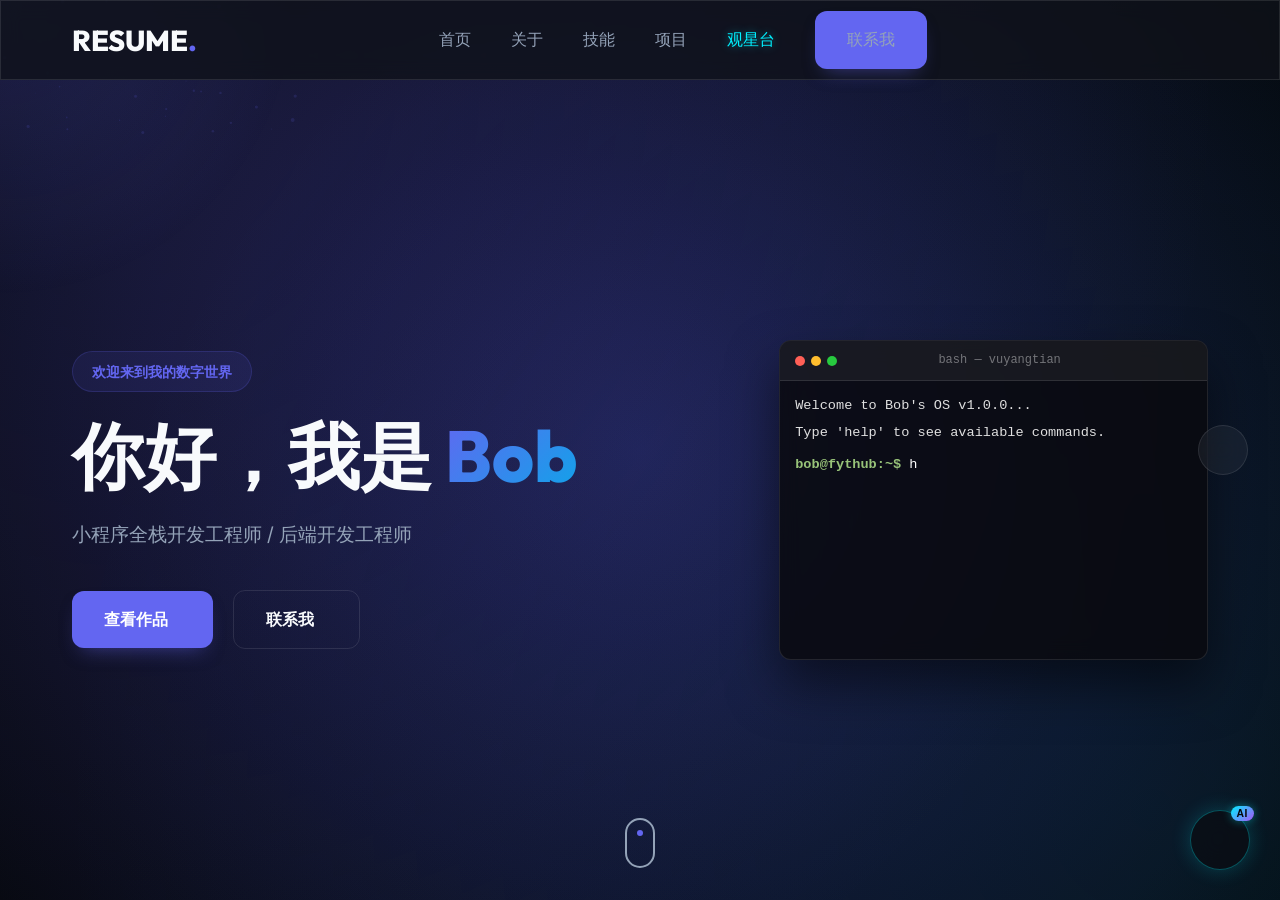
==== src/main/resources/static/index.html @ 532df589 "fix: 解决详情弹窗左侧容器高度塌陷导致图片未就绪时Loader隐身与白板的排版Bug" ====
<!DOCTYPE html>
<html lang="zh-CN">

<head>
    <meta charset="UTF-8">
    <meta name="viewport" content="width=device-width, initial-scale=1.0">
    <title>个人简历 | 伏杨天</title>
    <meta name="description" content="一个充满科技感、极致视觉冲击力的顶级个人简历网站。">

    <!-- 现代字体: Outfit & Inter -->
    <link rel="preconnect" href="https://fonts.googleapis.com">
    <link rel="preconnect" href="https://fonts.gstatic.com" crossorigin>
    <link
        href="https://fonts.googleapis.com/css2?family=Outfit:wght@300;400;600;800&family=Inter:wght@300;400;600&display=swap"
        rel="stylesheet">

    <!-- 智能双路图标库：首选国内高速源，加载失败自动无缝切回国外备用源 -->
    <link id="remixicon-cdn" href="https://lf26-cdn-tos.bytecdntp.com/cdn/expire-1-M/remixicon/4.2.0/remixicon.css"
        rel="stylesheet" onerror="fallbackRemixicon()">
    <script>
        function fallbackRemixicon() {
            console.warn("⚠️ [Remixicon CDN Fallback] 首选加速源加载失败，正在自动切回备用 CDN 镜像...");
            const link = document.getElementById('remixicon-cdn');
            if (link) {
                link.href = "https://cdn.jsdelivr.net/npm/remixicon@4.2.0/fonts/remixicon.css";
            }
        }
    </script>

    <!-- 核心样式 -->
    <link rel="stylesheet" href="css/style.css">

    <!-- 智能静默预加载 Showcase 页面 3D 地球的 CDN 贴图，利用 prefetch 机制避免 preload 几秒内不使用的警告，实现极速秒开 -->
    <link rel="prefetch" href="https://unpkg.com/three-globe/example/img/earth-blue-marble.jpg" crossorigin="anonymous">
    <!-- 智能静默预加载主屏 3D 地球所需的 3D 物理引擎 Three.js (0.160.0 高饱和色彩版) -->
    <link rel="prefetch" href="https://cdn.bootcdn.net/ajax/libs/three.js/0.160.0/three.min.js">
    <!-- 智能静默预加载芯片实验室所需的 0.128.0 CDN 依赖，确保进入芯片页面时无延迟秒开 -->
    <link rel="prefetch" href="https://cdn.bootcdn.net/ajax/libs/three.js/r128/three.min.js">
    <link rel="prefetch" href="https://cdn.jsdmirror.com/npm/three@0.128.0/examples/js/loaders/GLTFLoader.js">
    <link rel="prefetch" href="https://cdn.jsdmirror.com/npm/three@0.128.0/examples/js/controls/OrbitControls.js">
    <!-- 智能静默预加载 18MB 巨无霸芯片模型数据，实现芯片实验室跳转秒开 -->
    <link rel="prefetch" href="js/model_data.js" as="script">
    <!-- 智能静默预加载游戏音频 BGM 与核心特效音轨，保障音画零延迟同步 -->
    <link rel="prefetch" href="assets/bgm.mp3" as="audio">
    <link rel="prefetch" href="assets/audio/v1.mp3" as="audio">
    <!-- 智能静默预加载芯片实验室的演示视频，防止滑动至视频区域时出现短暂黑屏 -->
    <link rel="prefetch" href="assets/video/guanwangyans.mp4" as="video">
    <!-- 智能静默预加载项目详情大图，消除点击详情弹窗时的渲染卡顿 -->
    <link rel="prefetch" href="img/larou_demo.png" as="image">
    <link rel="prefetch" href="img/meishi_demo.png" as="image">

    <!-- 预留 Favicon -->
    <link rel="icon" href="assets/favicon.ico" type="image/x-icon">
</head>

<body>
    <!-- 成就系统容器 -->
    <div id="achievement-container"></div>
    <!-- 鼠标跟随光效 -->
    <div id="cursor-glow"></div>

    <!-- 全局背景 -->
    <div class="bg-gradient"></div>
    <div class="bg-overlay"></div>

    <!-- 左右导航箭头 -->
    <div id="slide-arrow-right" class="slide-btn">
        <div class="btn-inner">
            <span class="hint">我的空间</span>
            <i class="ri-arrow-right-s-line"></i>
        </div>
    </div>
    <div id="slide-arrow-left" class="slide-btn hidden">
        <div class="btn-inner">
            <i class="ri-arrow-left-s-line"></i>
            <span class="hint">返回简历</span>
        </div>
    </div>

    <!-- 主容器：控制水平滑动 -->
    <div id="app-container">
        <div id="page-slider">
            <!-- 页面 1: 简历主页 -->
            <div id="resume-page" class="page">
                <!-- 导航栏 -->
                <nav id="navbar" class="glass">
                    <div class="container">
                        <a href="#" class="logo">RESUME<span>.</span></a>
                        <ul class="nav-links">
                            <li><a href="#home">首页</a></li>
                            <li><a href="#about">关于</a></li>
                            <li><a href="#skills">技能</a></li>
                            <li><a href="#projects">项目</a></li>
                            <li><a href="lab.html"
                                    style="color: #00f0ff; text-shadow: 0 0 10px rgba(0, 240, 255, 0.4);"><i
                                        class="ri-planet-line"></i> 观星台</a></li>
                            <li><a href="#contact" class="btn-primary">联系我</a></li>
                        </ul>
                        <div class="nav-actions">
                            <div class="menu-btn" id="menu-btn">
                                <i class="ri-menu-line"></i>
                                <div class="dropdown-menu" id="dropdown-menu">
                                    <div class="dropdown-item" id="view-achievements">
                                        <i class="ri-medal-line"></i> 访客成就
                                    </div>
                                    <a href="lab.html" class="dropdown-item"><i class="ri-planet-line"></i> 观星台</a>
                                    <a href="chip_test.html" class="dropdown-item" style="color: #00fff9;"><i
                                            class="ri-cpu-line"></i> 芯片实验室</a>
                                    <div class="dropdown-divider"></div>
                                    <a href="chip_model.html" class="dropdown-item" style="color: #a855f7;"><i
                                            class="ri-instance-line"></i> 3D 芯片体验舱</a>
                                    <div class="dropdown-divider"></div>
                                    <div class="dropdown-header submenu-trigger" id="submenu-trigger" style="padding: 0.5rem 1rem; font-size: 0.72rem; color: var(--primary); opacity: 0.85; letter-spacing: 1px; font-weight: 800; text-transform: uppercase; display: flex; justify-content: space-between; align-items: center; cursor: pointer;">
                                         <span>简历多重宇宙 // STYLES</span>
                                         <i class="ri-arrow-down-s-line submenu-arrow" style="transition: transform 0.3s ease; font-size: 0.8rem;"></i>
                                     </div>
                                     <div class="submenu-wrapper" id="submenu-wrapper">
                                         <a href="bento.html" class="dropdown-item"><i class="ri-layout-grid-line"></i> Bento 撞色版</a>
                                         <a href="pixel.html" class="dropdown-item"><i class="ri-gamepad-line"></i> 像素 RPG 冒险版</a>
                                         <a href="poster.html" class="dropdown-item"><i class="ri-artboard-line"></i> 赛博海报版</a>
                                         <a href="elegant.html" class="dropdown-item"><i class="ri-quill-pen-line"></i> 极简雅致版</a>
                                         <a href="world.html" class="dropdown-item"><i class="ri-globe-line"></i> 3D 简历世界</a>
                                         <a href="minimal.html" class="dropdown-item"><i class="ri-pages-line"></i> 科幻平行世界</a>
                                     </div>
                                    <div class="dropdown-divider"></div>
                                    <a href="#home" class="dropdown-item mobile-only">首页</a>
                                    <a href="#about" class="dropdown-item mobile-only">关于</a>
                                    <a href="#skills" class="dropdown-item mobile-only">技能</a>
                                    <a href="#projects" class="dropdown-item mobile-only">项目</a>
                                </div>
                            </div>
                        </div>
                    </div>
                </nav>



                <main>
                    <!-- Hero Section -->
                    <section id="home" class="hero">
                        <div class="container" id="hero-container">
                            <!-- 由 main.js 渲染 -->
                        </div>
                        <div class="scroll-indicator">
                            <div class="mouse"></div>
                        </div>
                    </section>

                    <!-- About Section -->
                    <section id="about" class="section">
                        <div class="container">
                            <div class="section-title">
                                <h2>关于我<span>.</span></h2>
                                <div class="line"></div>
                            </div>
                            <div class="about-grid" id="about-container">
                                <!-- 由 main.js 渲染 -->
                            </div>
                        </div>
                    </section>

                    <!-- Skills Section -->
                    <section id="skills" class="section">
                        <div class="container">
                            <div class="section-title">
                                <h2>核心技能<span>.</span></h2>
                                <div class="line"></div>
                            </div>
                            <div class="skills-grid" id="skills-container">
                                <!-- 由 main.js 渲染 -->
                            </div>
                        </div>
                    </section>

                    <!-- Projects Section -->
                    <section id="projects" class="section">
                        <div class="container">
                            <div class="section-title">
                                <h2>精选作品<span>.</span></h2>
                                <div class="line"></div>
                            </div>
                            <div class="projects-grid" id="projects-container">
                                <!-- 由 main.js 渲染 -->
                            </div>
                        </div>
                    </section>

                    <!-- Contact Section -->
                    <section id="contact" class="section">
                        <div class="container" id="contact-container">
                            <!-- 由 main.js 渲染 -->
                        </div>
                    </section>
                </main>

                <footer class="glass">
                    <div class="container">
                        <p>&copy; 2026 Bob. Built with ❤️ and Antigravity.</p>
                    </div>
                </footer>
            </div>

            <!-- 页面 2: 炫技展示页 -->
            <div id="showcase-page" class="page">
                <div class="showcase-wrapper">
                    <!-- 动态地球英雄区 (门面) -->
                    <div id="earth-container" class="galaxy-container">
                        <div class="showcase-header">
                            <h2 class="text-gradient">ORBIT // 地球同步轨道</h2>
                            <p class="subtitle">数字化世界的实时投影</p>
                        </div>
                        <!-- Canvas 将由 JS 动态注入 -->
                    </div>

                    <!-- 内容区 (下滑可见) -->
                    <div class="container" style="padding-top: 60px; padding-bottom: 60px;">
                        <div id="showcase-gallery" class="showcase-gallery">
                            <!-- 由 JS 渲染 -->
                        </div>

                        <!-- 技术栈滚动长廊 (无尽滚动) -->
                        <div class="tech-marquee-section">
                            <div class="tech-marquee-container">
                                <!-- 第一组 -->
                                <div class="tech-marquee-item"><i class="ri-code-s-slash-line"></i> <span>JAVA 21</span>
                                </div>
                                <div class="tech-marquee-item"><i class="ri-vuejs-line"></i> <span>VUE.JS 3</span></div>
                                <div class="tech-marquee-item"><i class="ri-leaf-line"></i> <span>SPRING BOOT</span>
                                </div>
                                <div class="tech-marquee-item"><i class="ri-database-2-line"></i> <span>REDIS</span>
                                </div>
                                <div class="tech-marquee-item"><i class="ri-fire-line"></i> <span>MYBATIS-PLUS</span>
                                </div>
                                <div class="tech-marquee-item"><i class="ri-html5-line"></i> <span>HTML5 / CSS3</span>
                                </div>
                                <div class="tech-marquee-item"><i class="ri-javascript-line"></i> <span>JS (ES6+)</span>
                                </div>
                                <div class="tech-marquee-item"><i class="ri-robot-line"></i> <span>AIGC ENHANCED</span>
                                </div>
                                <div class="tech-marquee-item"><i class="ri-terminal-window-line"></i> <span>LINUX /
                                        SHELL</span></div>
                                <div class="tech-marquee-item"><i class="ri-bubble-chart-line"></i>
                                    <span>THREE.JS</span></div>
                                <div class="tech-marquee-item"><i class="ri-smartphone-line"></i> <span>UNI-APP</span>
                                </div>
                                <div class="tech-marquee-item"><i class="ri-shield-user-line"></i> <span>AOP
                                        INTERCEPT</span></div>
                                <!-- 第二组 (镜像，用于无缝滚动) -->
                                <div class="tech-marquee-item"><i class="ri-code-s-slash-line"></i> <span>JAVA 21</span>
                                </div>
                                <div class="tech-marquee-item"><i class="ri-vuejs-line"></i> <span>VUE.JS 3</span></div>
                                <div class="tech-marquee-item"><i class="ri-leaf-line"></i> <span>SPRING BOOT</span>
                                </div>
                                <div class="tech-marquee-item"><i class="ri-database-2-line"></i> <span>REDIS</span>
                                </div>
                                <div class="tech-marquee-item"><i class="ri-fire-line"></i> <span>MYBATIS-PLUS</span>
                                </div>
                                <div class="tech-marquee-item"><i class="ri-html5-line"></i> <span>HTML5 / CSS3</span>
                                </div>
                                <div class="tech-marquee-item"><i class="ri-javascript-line"></i> <span>JS (ES6+)</span>
                                </div>
                                <div class="tech-marquee-item"><i class="ri-robot-line"></i> <span>AIGC ENHANCED</span>
                                </div>
                                <div class="tech-marquee-item"><i class="ri-terminal-window-line"></i> <span>LINUX /
                                        SHELL</span></div>
                                <div class="tech-marquee-item"><i class="ri-bubble-chart-line"></i>
                                    <span>THREE.JS</span></div>
                                <div class="tech-marquee-item"><i class="ri-smartphone-line"></i> <span>UNI-APP</span>
                                </div>
                                <div class="tech-marquee-item"><i class="ri-shield-user-line"></i> <span>AOP
                                        INTERCEPT</span></div>
                            </div>
                        </div>

                        <!-- 游戏区域：星际防线 -->
                        <div id="game-section" class="game-container">
                            <div class="game-header">
                                <div class="game-title">DEFEND THE CORE // 代码保卫战</div>
                                <div class="game-stats">
                                    <span id="game-score">SCORE: 0000</span>
                                    <button id="settings-game-btn" class="btn-settings" title="GAME SETTINGS"><i
                                            class="ri-settings-3-line"></i></button>
                                    <button id="fullscreen-game-btn" class="btn-fullscreen" title="TOGGLE FULLSCREEN"><i
                                            class="ri-fullscreen-line"></i></button>
                                    <button id="quit-game-btn" class="btn-quit" title="TERMINATE SYSTEM">QUIT</button>
                                </div>
                            </div>
                            <!-- 移动至此，独立于 header -->
                            <div id="game-health" class="health-matrix">
                                <div class="shield-bars">
                                    <div class="bar shield"></div>
                                    <div class="bar shield"></div>
                                    <div class="bar shield"></div>
                                </div>
                                <div class="hull-bars">
                                    <div class="bar hull"></div>
                                    <div class="bar hull"></div>
                                </div>
                            </div>
                            <canvas id="game-canvas"></canvas>

                            <!-- 赛博设置控制台 (磨砂玻璃面板) -->
                            <div id="game-settings-menu" class="game-settings-menu hidden">
                                <div class="settings-content">
                                    <h3 class="settings-title">SYSTEM CONFIG // 系统设定</h3>
                                    <div class="settings-list">
                                        <div class="setting-item">
                                            <span class="setting-label"><i class="ri-focus-3-line"></i> 自动开火 (Auto
                                                Fire)</span>
                                            <label class="cyber-switch">
                                                <input type="checkbox" id="settings-autofire">
                                                <span class="switch-slider"></span>
                                            </label>
                                        </div>
                                        <div class="setting-item">
                                            <span class="setting-label"><i class="ri-music-2-line"></i> 背景音乐 (Music
                                                BGM)</span>
                                            <label class="cyber-switch">
                                                <input type="checkbox" id="settings-music">
                                                <span class="switch-slider"></span>
                                            </label>
                                        </div>
                                    </div>
                                    <button id="close-settings-btn" class="btn-settings-confirm">APPLY CONFIG</button>
                                </div>
                            </div>

                            <div id="game-overlay" class="game-overlay">
                                <div class="overlay-content">
                                    <h2 class="glitch" data-text="SYSTEM BREACH">SYSTEM BREACH</h2>
                                    <p>清除所有入侵的 BUG，保卫你的代码库</p>
                                    <button id="start-game-btn" class="btn-game">INITIALIZE DEFENSE</button>
                                    <div class="controls-hint">
                                        <span>[MOVE] 移动</span>
                                        <span>[TAP/CLICK] 发射脉冲</span>
                                    </div>
                                </div>
                            </div>
                        </div>
                    </div>
                </div>
            </div>
        </div>
    </div>

    <!-- Toast 系统 -->
    <div id="toast" class="toast">复制成功！</div>

    <!-- 微信二维码弹窗 -->
    <div id="wechat-modal" class="modal-overlay">
        <div class="modal-content">
            <h3 style="margin-bottom: 1.5rem; color: var(--text-main);">扫码添加微信</h3>
            <img src="img/wechat-qr.jpg" id="qr-img" class="qr-image" alt="微信二维码">
            <p style="color: var(--text-muted); font-size: 0.9rem;">添加时请备注：来自个人简历</p>
            <div class="close-modal" id="close-modal-btn">[ 点击关闭 ]</div>
        </div>
    </div>

    <!-- 成就中心 Modal (移至此处以脱离 transform 容器) -->
    <div id="achievement-modal" class="modal-overlay">
        <div class="modal-content achievement-modal-content">
            <div class="modal-header">
                <h2><i class="ri-trophy-line"></i> 访客成就中心</h2>
                <button class="modal-close" id="close-achievement-modal">&times;</button>
            </div>
            <div class="modal-body">
                <div class="achievement-grid" id="achievement-grid">
                    <!-- 由 JS 渲染 -->
                </div>
            </div>
            <div class="modal-footer">
                <p class="status-hint">已解锁 <span id="unlocked-count">0</span> / <span id="total-count">0</span></p>
            </div>
        </div>
    </div>

    <!-- 项目详情弹窗 Modal -->
    <div id="project-detail-modal" class="modal-overlay">
        <div class="modal-content project-detail-content glass">
            <button class="modal-close" id="close-project-modal">&times;</button>
            <div class="project-detail-body">
                <div class="project-detail-left">
                    <div class="project-detail-loader" id="project-detail-loader">
                        <div class="spinner-dot"></div>
                        <div class="spinner-dot"></div>
                        <div class="spinner-dot"></div>
                    </div>
                    <div class="project-detail-img-wrapper">
                        <img src="" id="project-detail-img" alt="项目效果图" class="loading">
                    </div>
                </div>
                <div class="project-detail-right">
                    <h2 id="project-detail-title" class="text-gradient">项目名称</h2>
                    <div class="project-detail-desc" id="project-detail-desc">
                        项目详细描述
                    </div>
                    <div class="project-detail-highlights-wrapper">
                        <h4><i class="ri-flashlight-line" style="color: var(--primary);"></i> 核心技术突破 // HIGHLIGHTS</h4>
                        <ul class="project-detail-highlights" id="project-detail-highlights">
                            <!-- 由 JS 渲染 -->
                        </ul>
                    </div>
                </div>
            </div>
        </div>
    </div>

    <!-- AI 助手悬浮窗 -->
    <div id="ai-chat-widget" class="ai-widget">
        <!-- 圆形触发按钮 -->
        <button id="ai-chat-trigger" title="召唤 AI 助手">
            <i class="ri-robot-2-line"></i>
            <span class="ai-badge">AI</span>
        </button>

        <!-- 对话面板 -->
        <div id="ai-chat-panel" class="hidden">
            <div class="ai-panel-header">
                <div class="ai-title">
                    <i class="ri-robot-2-line"></i>
                    <div>
                        <h4>AI 助手</h4>
                        <span>在线中</span>
                    </div>
                </div>
                <button id="ai-chat-close" title="收起面板">&times;</button>
            </div>

            <div id="ai-chat-messages" class="ai-panel-body">
                <div class="ai-msg bot">
                    <div class="msg-content">你好，老板！我是你的 AI 助手。你可以问我关于伏杨天（Bob）的简历细节、核心技能，或者让我现场敲一段代码，我都十分乐意效劳！</div>
                    <div class="msg-time">刚刚</div>
                </div>
            </div>

            <div class="ai-panel-footer">
                <textarea id="ai-chat-input" placeholder="输入你想问的问题..." rows="1"></textarea>
                <button id="ai-chat-send" title="发送 (Enter)"><i class="ri-send-plane-2-line"></i></button>
            </div>
        </div>
    </div>

    <!-- 核心逻辑 -->
    <script src="js/data.js"></script>
    <script src="js/main.js"></script>
    <script src="js/ai_chat.js"></script>
</body>

</html>
---- src/main/resources/static/css/style.css ----
/* 
    Design System: Cyber Premium
    Colors: Deep Purple, Ocean Blue, Neon Glow
*/

:root {
    --bg-dark: #05070a;
    --bg-card: rgba(15, 18, 25, 0.7);
    --primary: #6366f1;
    --primary-glow: rgba(99, 102, 241, 0.5);
    --secondary: #0ea5e9;
    --text-main: #f8fafc;
    --text-muted: #94a3b8;
    --glass-border: rgba(255, 255, 255, 0.1);
    --accent: #f43f5e;

    --font-heading: 'Outfit', sans-serif;
    --font-body: 'Inter', sans-serif;

    --transition: all 0.4s cubic-bezier(0.4, 0, 0.2, 1);
}

/* Reset & Base */
* {
    margin: 0;
    padding: 0;
    box-sizing: border-box;
}

html,
body {
    width: 100%;
    height: 100%;
    overflow: hidden;
    background-color: #000;
}

body {
    color: var(--text-main);
    font-family: var(--font-body);
    line-height: 1.6;
}

.container {
    max-width: 1200px;
    margin: 0 auto;
    padding: 0 2rem;
    position: relative;
    width: 100%;
}

#app-container {
    width: 100vw;
    height: 100vh;
    overflow: hidden;
    position: relative;
    z-index: 5;
    /* 内容层 */
}

#page-slider {
    display: flex;
    width: 200vw;
    height: 100vh;
    transition: transform 1s cubic-bezier(0.7, 0, 0.3, 1);
    background: transparent;
    will-change: transform;
    /* 开启 GPU 加速 */
}

.page {
    width: 100vw;
    height: 100vh;
    overflow-y: auto;
    overflow-x: hidden;
    position: relative;
    background: transparent;
}

/* 隐藏滚动条但保留功能 (Chrome/Safari) */
.page::-webkit-scrollbar {
    width: 6px;
}

.page::-webkit-scrollbar-thumb {
    background: rgba(99, 102, 241, 0.2);
    border-radius: 10px;
}

/* Slide Buttons */
.slide-btn {
    position: fixed;
    top: 50%;
    transform: translateY(-50%);
    z-index: 2000;
    cursor: pointer;
    transition: var(--transition);
    width: fit-content;
    /* 核心修复：防止容器撑满全屏遮挡交互 */
}

#slide-arrow-right {
    right: 2rem;
}

#slide-arrow-left {
    left: 2rem;
}

.btn-inner {
    display: flex;
    align-items: center;
    justify-content: center;
    width: 50px;
    height: 50px;
    background: rgba(255, 255, 255, 0.05);
    backdrop-filter: blur(12px);
    border: 1px solid var(--glass-border);
    border-radius: 50%;
    color: var(--text-main);
    transition: width 0.5s cubic-bezier(0.175, 0.885, 0.32, 1.275), background 0.3s;
    overflow: hidden;
    position: relative;
    padding: 0;
}

.slide-btn:hover .btn-inner {
    width: 140px;
    border-radius: 100px;
    background: var(--primary);
    border-color: var(--primary);
    box-shadow: 0 0 20px var(--primary-glow);
}

.slide-btn .hint {
    font-size: 0.75rem;
    font-weight: 600;
    opacity: 0;
    position: absolute;
    white-space: nowrap;
    transition: var(--transition);
    pointer-events: none;
}

#slide-arrow-right .hint {
    right: 45px;
}

#slide-arrow-left .hint {
    left: 45px;
}

.slide-btn:hover .hint {
    opacity: 1;
}

.slide-btn i {
    font-size: 1.5rem;
}

.hidden {
    opacity: 0 !important;
    pointer-events: none !important;
    visibility: hidden;
}

/* Showcase Page Styling */
#showcase-page {
    display: flex;
    align-items: flex-start;
    /* 关键修复：从 center 改为 flex-start，防止内容在手机端被推离视口 */
    justify-content: center;
    background: radial-gradient(circle at 70% 30%, #1e1b4b 0%, #05070a 100%);
}

#trail-canvas {
    position: absolute;
    top: 0;
    left: 0;
    width: 100%;
    height: 100%;
    pointer-events: none;
    z-index: 1;
    /* 位于 wrapper 内容之下，背景之上 */
}

.coming-soon {
    text-align: center;
}

.coming-soon h2 {
    font-size: 4rem;
    font-family: var(--font-heading);
    margin-bottom: 1.5rem;
}

.loading-bar {
    width: 300px;
    height: 4px;
    background: rgba(255, 255, 255, 0.1);
    margin: 2rem auto;
    border-radius: 10px;
    overflow: hidden;
}

.loading-progress {
    width: 60%;
    height: 100%;
    background: var(--primary);
    animation: loading 2s ease-in-out infinite alternate;
}

@keyframes loading {
    from {
        transform: translateX(-100%);
    }

    to {
        transform: translateX(100%);
    }
}

/* Cursor Glow Effect */
#cursor-glow {
    position: fixed;
    top: 0;
    left: 0;
    width: 600px;
    height: 600px;
    background: radial-gradient(circle, rgba(99, 102, 241, 0.15) 0%, transparent 70%);
    border-radius: 50%;
    pointer-events: none;
    z-index: 2;
    will-change: transform;
    transition: width 0.3s, height 0.3s;
}

#cursor-glow.glow-expand {
    width: 800px;
    height: 800px;
}

/* Background Magic */
.bg-gradient {
    position: fixed;
    top: 0;
    left: 0;
    width: 100%;
    height: 100%;
    background: radial-gradient(circle at 50% 50%, #1e1b4b 0%, #05070a 100%);
    z-index: 1;
    /* 最底层 */
}

.bg-gradient::after {
    content: '';
    position: absolute;
    top: -50%;
    left: -50%;
    width: 200%;
    height: 200%;
    background: radial-gradient(circle at 30% 30%, rgba(99, 102, 241, 0.15) 0%, transparent 50%),
        radial-gradient(circle at 70% 70%, rgba(14, 165, 233, 0.1) 0%, transparent 50%);
    animation: pulse 15s ease-in-out infinite alternate;
    /* 改为呼吸动画 */
    z-index: -1;
    will-change: transform;
}

@keyframes pulse {
    from {
        transform: scale(1);
    }

    to {
        transform: scale(1.1);
    }
}

/* Glassmorphism Utility - 性能优化版 */
.glass {
    background: rgba(15, 18, 25, 0.95);
    /* 提高不透明度，移除模糊，彻底解放 GPU */
    border: 1px solid var(--glass-border);
    backdrop-filter: none;
    -webkit-backdrop-filter: none;
}

/* 仅在导航栏保留毛玻璃效果，作为视觉核心 */
#navbar.glass {
    background: rgba(15, 18, 25, 0.8);
    backdrop-filter: blur(10px);
    -webkit-backdrop-filter: blur(10px);
}

/* Navbar */
nav {
    position: sticky;
    /* 关键：相对于 .page 滚动容器固定 */
    top: 0;
    left: 0;
    width: 100%;
    height: 80px;
    z-index: 1000;
    display: flex;
    align-items: center;
    transition: var(--transition);
    margin-bottom: -80px;
    /* 让出高度，不占位 */
}

nav .container {
    display: flex;
    justify-content: space-between;
    align-items: center;
    width: 100%;
}

.logo {
    font-family: var(--font-heading);
    font-size: 1.8rem;
    font-weight: 800;
    text-decoration: none;
    color: var(--text-main);
}

.logo span {
    color: var(--primary);
}

.nav-links {
    display: flex;
    list-style: none;
    gap: 2.5rem;
    align-items: center;
}

.nav-links a {
    text-decoration: none;
    color: var(--text-muted);
    font-weight: 500;
    transition: var(--transition);
}

.nav-links a:hover {
    color: var(--primary);
}

/* Hero Section */
.hero {
    min-height: 100vh;
    display: flex;
    align-items: center;
    padding-top: 100px;
    /* 增加顶部间距给导航栏 */
    position: relative;
}

.hero .container {
    display: grid;
    grid-template-columns: 1.2fr 0.8fr;
    gap: 4rem;
    align-items: center;
}

.badge {
    display: inline-block;
    padding: 0.5rem 1.2rem;
    background: rgba(99, 102, 241, 0.1);
    border: 1px solid rgba(99, 102, 241, 0.2);
    border-radius: 100px;
    color: var(--primary);
    font-size: 0.9rem;
    font-weight: 600;
    margin-bottom: 1.5rem;
}

h1 {
    font-family: var(--font-heading);
    font-size: 4.5rem;
    line-height: 1.1;
    font-weight: 800;
    margin-bottom: 1.5rem;
}

.text-gradient {
    background: linear-gradient(135deg, var(--primary) 0%, var(--secondary) 100%);
    -webkit-background-clip: text;
    background-clip: text;
    -webkit-text-fill-color: transparent;
}

.lead {
    font-size: 1.2rem;
    color: var(--text-muted);
    margin-bottom: 2.5rem;
    max-width: 600px;
}

/* Buttons */
.btn-primary {
    display: inline-flex;
    align-items: center;
    gap: 0.8rem;
    padding: 1rem 2rem;
    background: var(--primary);
    color: white;
    text-decoration: none;
    border-radius: 12px;
    font-weight: 600;
    transition: var(--transition);
    box-shadow: 0 10px 20px -10px var(--primary-glow);
}

.btn-primary:hover {
    transform: translateY(-3px);
    box-shadow: 0 20px 30px -10px var(--primary-glow);
}

.btn-secondary {
    display: inline-flex;
    align-items: center;
    gap: 0.8rem;
    padding: 1rem 2rem;
    background: transparent;
    border: 1px solid var(--glass-border);
    color: var(--text-main);
    text-decoration: none;
    border-radius: 12px;
    font-weight: 600;
    transition: var(--transition);
    margin-left: 1rem;
}

.btn-secondary:hover {
    background: rgba(255, 255, 255, 0.05);
    border-color: var(--text-main);
}

/* Hero Visual Card */
.visual-card {
    position: relative;
    padding: 2.5rem;
    border-radius: 24px;
    transform: rotate3d(1, 1, 1, 5deg);
    transition: var(--transition);
}

.visual-card:hover {
    transform: rotate3d(0, 0, 0, 0deg) scale(1.05);
}

.visual-card code {
    font-family: 'Consolas', monospace;
    font-size: 0.9rem;
}

/* Terminal Styles */
.terminal-card {
    width: 100%;
    max-width: 500px;
    height: 320px;
    background: rgba(10, 10, 15, 0.85);
    border: 1px solid rgba(255, 255, 255, 0.1);
    border-radius: 12px;
    overflow: hidden;
    display: flex;
    flex-direction: column;
    box-shadow: 0 25px 50px rgba(0, 0, 0, 0.5);
    font-family: 'Fira Code', 'Courier New', monospace;
    position: relative;
    backdrop-filter: blur(10px);
}

.terminal-header {
    background: rgba(255, 255, 255, 0.05);
    padding: 10px 15px;
    display: flex;
    align-items: center;
    border-bottom: 1px solid rgba(255, 255, 255, 0.1);
}

.terminal-dots {
    display: flex;
    gap: 6px;
}

.dot {
    width: 10px;
    height: 10px;
    border-radius: 50%;
}

.dot.red {
    background: #ff5f56;
}

.dot.yellow {
    background: #ffbd2e;
}

.dot.green {
    background: #27c93f;
}

.terminal-title {
    flex-grow: 1;
    text-align: center;
    font-size: 0.75rem;
    color: rgba(255, 255, 255, 0.4);
    margin-right: 30px;
}

.terminal-body {
    flex-grow: 1;
    padding: 15px;
    overflow-y: auto;
    font-size: 0.85rem;
    color: #e0e0e0;
    scrollbar-width: none;
    display: flex;
    flex-direction: column;
}

.terminal-body::-webkit-scrollbar {
    display: none;
}

.terminal-line {
    margin-bottom: 6px;
    line-height: 1.5;
    word-break: break-all;
}

.command-output {
    color: #61afef;
    opacity: 0.9;
    margin-left: 5px;
}

.error {
    color: #e06c75;
    margin-left: 5px;
}

.input-area {
    display: flex;
    align-items: center;
    gap: 8px;
    margin-top: 5px;
}

.prompt {
    color: #98c379;
    font-weight: bold;
}

.terminal-input {
    background: transparent !important;
    border: none !important;
    color: #fff !important;
    font-family: inherit;
    font-size: inherit;
    outline: none !important;
    flex-grow: 1;
    padding: 0;
}

.c-1 {
    color: #c678dd;
}

/* const */
.c-2 {
    color: #e5c07b;
}

/* var name */
.c-3 {
    color: #61afef;
}

/* property */
.c-4 {
    color: #98c379;
}

/* string */

/* Scroll Indicator */
.scroll-indicator {
    position: absolute;
    bottom: 2rem;
    left: 50%;
    transform: translateX(-50%);
    transition: opacity 0.5s ease, visibility 0.5s ease;
    z-index: 10;
}

.scroll-indicator.hidden {
    opacity: 0;
    visibility: hidden;
}

.mouse {
    width: 30px;
    height: 50px;
    border: 2px solid var(--text-muted);
    border-radius: 20px;
    position: relative;
}

.mouse::before {
    content: '';
    position: absolute;
    top: 10px;
    left: 50%;
    transform: translateX(-50%);
    width: 6px;
    height: 6px;
    background: var(--primary);
    border-radius: 50%;
    animation: scroll 2s infinite;
}

@keyframes scroll {
    0% {
        opacity: 1;
        transform: translate(-50%, 0);
    }

    100% {
        opacity: 0;
        transform: translate(-50%, 20px);
    }
}

/* Sections */
.section {
    padding: 100px 0;
}

.section-title h2 {
    font-family: var(--font-heading);
    font-size: 2.5rem;
    font-weight: 800;
}

.section-title span {
    color: var(--primary);
}

.section-title .line {
    width: 80px;
    height: 4px;
    background: var(--primary);
    margin-top: 1rem;
    border-radius: 2px;
}

/* About Section */
.about-grid {
    display: grid;
    grid-template-columns: 1fr 1fr;
    gap: 4rem;
    margin-top: 3rem;
}

.personal-info {
    margin-top: 2rem;
    display: grid;
    gap: 1rem;
}

.info-item {
    display: flex;
    align-items: center;
    gap: 1rem;
    color: var(--text-muted);
}

.info-item i {
    color: var(--primary);
    font-size: 1.2rem;
}

.about-stats {
    display: grid;
    grid-template-columns: 1fr 1fr;
    gap: 2rem;
}

.stat-card {
    padding: 2rem;
    text-align: center;
    border-radius: 20px;
    transition: var(--transition);
}

.stat-card:hover {
    transform: translateY(-10px);
    border-color: var(--primary);
}

.stat-card h3 {
    font-size: 2.5rem;
    color: var(--primary);
    margin-bottom: 0.5rem;
}

/* Skills Section */
.skills-grid {
    display: grid;
    grid-template-columns: 1fr 1fr;
    gap: 2rem;
    margin-top: 3rem;
}

.skill-group {
    padding: 2.5rem;
    border-radius: 24px;
    background: rgba(255, 255, 255, 0.03);
    border: 1px solid rgba(255, 255, 255, 0.05);
    transition: transform 0.4s cubic-bezier(0.175, 0.885, 0.32, 1.275), box-shadow 0.4s ease, border-color 0.4s ease;
}

.skill-group:hover {
    transform: translateY(-10px);
    background: rgba(255, 255, 255, 0.05);
    border-color: var(--primary);
    box-shadow: 0 20px 40px rgba(0, 0, 0, 0.3), 0 0 20px rgba(99, 102, 241, 0.1);
}

.skill-group h3 {
    display: flex;
    align-items: center;
    gap: 1rem;
    margin-bottom: 2rem;
    color: var(--text-main);
}

.skill-items {
    display: grid;
    gap: 1.5rem;
}

.skill-item span {
    display: block;
    margin-bottom: 0.5rem;
    color: var(--text-muted);
}

.progress-bar {
    height: 8px;
    background: rgba(255, 255, 255, 0.05);
    border-radius: 4px;
    overflow: hidden;
}

.progress {
    height: 100%;
    background: linear-gradient(90deg, var(--primary), var(--secondary));
    border-radius: 4px;
    box-shadow: 0 0 10px var(--primary-glow);
}

/* Projects Section */
.projects-grid {
    display: grid;
    grid-template-columns: repeat(auto-fill, minmax(350px, 1fr));
    gap: 2.5rem;
    margin-top: 3rem;
}

.project-card {
    border-radius: 24px;
    overflow: hidden;
    transition: var(--transition);
}

.project-card:hover {
    transform: translateY(-10px);
}

.project-img {
    height: 220px;
    overflow: hidden;
}

.project-img img {
    width: 100%;
    height: 100%;
    object-fit: cover;
    transition: var(--transition);
}

.project-card:hover .project-img img {
    transform: scale(1.1);
}

.project-info {
    padding: 2rem;
}

.project-info h3 {
    margin-bottom: 1rem;
}

.project-info p {
    color: var(--text-muted);
    font-size: 0.95rem;
    margin-bottom: 1.5rem;
}

.tags {
    display: flex;
    flex-wrap: wrap;
    gap: 0.5rem;
    margin-bottom: 1.5rem;
}

.tags span {
    padding: 0.3rem 0.8rem;
    background: rgba(255, 255, 255, 0.05);
    border-radius: 6px;
    font-size: 0.8rem;
    color: var(--primary);
}

.project-link {
    text-decoration: none;
    color: var(--text-main);
    font-weight: 600;
    display: flex;
    align-items: center;
    gap: 0.5rem;
    transition: var(--transition);
}

.project-link:hover {
    color: var(--primary);
    gap: 0.8rem;
}

/* Contact Section */
.contact-card {
    padding: 4rem;
    border-radius: 32px;
    display: flex;
    justify-content: space-between;
    align-items: center;
    gap: 3rem;
}

.contact-text h2 {
    font-size: 2.5rem;
    margin-bottom: 1rem;
}

.contact-text p {
    color: var(--text-muted);
    max-width: 500px;
}

.contact-links {
    display: flex;
    gap: 1.5rem;
}

.contact-item {
    padding: 1.2rem 2rem;
    border-radius: 16px;
    background: rgba(255, 255, 255, 0.05);
    text-decoration: none;
    color: var(--text-main);
    display: flex;
    flex-direction: column;
    align-items: center;
    gap: 0.5rem;
    border: 1px solid var(--glass-border);
    transition: var(--transition);
}

.contact-item:hover {
    background: var(--primary);
    transform: translateY(-5px);
    border-color: var(--primary);
}

.contact-item i {
    font-size: 1.8rem;
}

/* Responsive */
@media (max-width: 992px) {
    .hero .container {
        grid-template-columns: 1fr;
        text-align: center;
    }

    .hero-content {
        order: 2;
    }

    .hero-visual {
        order: 1;
        max-width: 400px;
        margin: 0 auto;
    }

    h1 {
        font-size: 3rem;
    }

    .lead {
        margin: 0 auto 2.5rem;
    }

    .nav-links {
        display: none;
    }

    .about-grid,
    .skills-grid,
    .about-stats {
        grid-template-columns: 1fr;
        gap: 2rem;
    }

    .contact-card {
        flex-direction: column;
        padding: 2rem;
        text-align: center;
    }

    .contact-links {
        width: 100%;
        justify-content: center;
    }
}

/* Animations - Reveal on Scroll */
.reveal-hidden {
    opacity: 0;
    transform: translateY(30px);
    transition: all 1s cubic-bezier(0.4, 0, 0.2, 1);
}

.reveal-active {
    opacity: 1;
    transform: translateY(0);
}

/* Delay for Hero Content */
#home .hero-content {
    transition-delay: 0.2s;
}

#home .hero-visual {
    transition-delay: 0.4s;
}

/* ============================================================
   Showcase Page (我的空间) - 实验室风格
   ============================================================ */

.showcase-wrapper {
    padding: 120px 5% 60px;
    min-height: 100vh;
}

.showcase-header {
    position: absolute;
    top: 50%;
    left: 50%;
    transform: translate(-50%, -50%);
    z-index: 2;
    text-align: center;
    width: 100%;
}

.showcase-header h2 {
    font-size: clamp(2.5rem, 8vw, 4.5rem);
    letter-spacing: -2px;
    margin-bottom: 1rem;
    text-shadow: 0 0 30px rgba(99, 102, 241, 0.3);
}

.showcase-header .subtitle {
    color: var(--text-secondary);
    font-size: 1.2rem;
    max-width: 600px;
    margin: 0 auto;
    letter-spacing: 2px;
}

/* 地球英雄区 - 炫技页的门面 */
.galaxy-container {
    position: relative;
    width: 100%;
    height: 100vh;
    /* 占满首屏 */
    overflow: hidden;
    background: transparent;
    /* 彻底透明 */
    display: flex;
    align-items: center;
    justify-content: center;
    padding-bottom: 120px;
    /* 增加底部留白，防止遮挡下方内容 */
}

.galaxy-container canvas {
    display: block;
}

/* 炫技页包裹层 */
.showcase-wrapper {
    position: relative;
    width: 100%;
}

/* 展厅布局 */
.showcase-gallery {
    display: grid;
    grid-template-columns: repeat(auto-fill, minmax(320px, 1fr));
    gap: 3rem;
    perspective: 1200px;
}

/* 实验室卡片 (3D 悬浮效果) */
.lab-card {
    position: relative;
    height: 450px;
    border-radius: 24px;
    background: rgba(255, 255, 255, 0.03);
    border: 1px solid rgba(255, 255, 255, 0.1);
    overflow: hidden;
    cursor: pointer;
    transform-style: preserve-3d;
    transition: transform 0.1s ease-out, border-color 0.3s;
}

.lab-card:hover {
    border-color: rgba(99, 102, 241, 0.5);
}

.lab-card .card-image {
    position: absolute;
    inset: 0;
    width: 100%;
    height: 100%;
    object-fit: cover;
    opacity: 0.6;
    transition: transform 0.5s, opacity 0.5s;
    z-index: 0;
}

.lab-card:hover .card-image {
    opacity: 0.8;
    transform: scale(1.1);
}

.lab-card .card-overlay {
    position: absolute;
    inset: 0;
    background: linear-gradient(to top, #05070a 10%, transparent 60%);
    z-index: 1;
}

.lab-card .card-info {
    position: absolute;
    bottom: 0;
    left: 0;
    width: 100%;
    padding: 2.5rem;
    z-index: 2;
    transform: translateZ(50px);
    /* 关键：文字悬浮在卡片上方 */
}

.lab-card .card-info h3 {
    font-size: 1.8rem;
    margin-bottom: 0.8rem;
    color: #fff;
}

.lab-card .card-info p {
    font-size: 0.95rem;
    color: var(--text-secondary);
    line-height: 1.6;
}

/* 加载状态指示器 */
.loading-state {
    grid-column: 1 / -1;
    display: flex;
    flex-direction: column;
    align-items: center;
    justify-content: center;
    padding: 100px 0;
    color: var(--text-secondary);
}

.spinner {
    width: 40px;
    height: 40px;
    border: 3px solid rgba(255, 255, 255, 0.1);
    border-top: 3px solid var(--primary);
    border-radius: 50%;
    animation: spin 1s linear infinite;
    margin-bottom: 1.5rem;
}

@keyframes spin {
    0% {
        transform: rotate(0deg);
    }

    100% {
        transform: rotate(360deg);
    }
}

@media (max-width: 768px) {
    .showcase-wrapper {
        padding: 80px 20px;
    }

    .showcase-header h2 {
        font-size: 2.5rem;
    }
}

/* --- 炫技页专用样式 (已隔离) --- */
/* --- 炫技页专用样式 (优化响应式) --- */
body .galaxy-container .showcase-header {
    position: absolute;
    top: 5%;
    /* 从 25% 调优至 15%，提升视觉重心 */
    left: 50%;
    transform: translateX(-50%);
    z-index: 100;
    text-align: center;
    color: white;
    pointer-events: none;
    width: 90%;
    /* 手机端宽度适配 */
}

body .galaxy-container .showcase-header h2 {
    font-size: clamp(2rem, 10vw, 4.5rem);
    /* 使用响应式字号 */
    font-weight: 800;
    margin-bottom: 1.5rem;
    letter-spacing: 4px;
    background: linear-gradient(to bottom, #ffffff, #6366f1);
    -webkit-background-clip: text;
    background-clip: text;
    -webkit-text-fill-color: transparent;
    text-shadow: 0 0 50px rgba(99, 102, 241, 0.3);
    white-space: normal;
    /* 手机端允许换行 */
}

body .galaxy-container .showcase-header .subtitle {
    font-size: clamp(0.9rem, 4vw, 1.4rem);
    color: rgba(255, 255, 255, 0.8);
    letter-spacing: clamp(4px, 2vw, 12px);
    font-weight: 300;
    display: block;
    margin-top: 10px;
    white-space: normal;
    /* 手机端允许换行 */
}

/* --- Game Section: Starship Defender --- */
.game-container {
    position: relative;
    width: 100%;
    height: 600px;
    background: rgba(10, 12, 18, 0.8);
    border: 1px solid rgba(99, 102, 241, 0.3);
    border-radius: 16px;
    margin-top: 40px;
    overflow: hidden;
    box-shadow: 0 0 40px rgba(0, 0, 0, 0.5);
}

@keyframes shake {
    0% {
        transform: translate(0, 0);
    }

    25% {
        transform: translate(5px, 5px);
    }

    50% {
        transform: translate(-5px, -5px);
    }

    75% {
        transform: translate(5px, -5px);
    }

    100% {
        transform: translate(0, 0);
    }
}

.game-container {
    position: relative;
    width: 100%;
    height: 600px;
    background: #05070a;
    border: 1px solid rgba(255, 255, 255, 0.05);
    border-radius: 12px;
    overflow: hidden;
    box-shadow: 0 40px 100px rgba(0, 0, 0, 0.8);
}

#game-canvas {
    width: 100%;
    height: 100%;
    display: block;
    cursor: crosshair;
    user-select: none;
    -webkit-user-select: none;
    -webkit-tap-highlight-color: transparent;
    outline: none !important;
}

.btn-quit {
    background: rgba(255, 45, 85, 0.1);
    border: 1px solid rgba(255, 45, 85, 0.4);
    color: #ff2d55;
    padding: 2px 12px;
    font-size: 12px;
    border-radius: 4px;
    cursor: pointer;
    font-family: 'Fira Code', monospace;
    transition: all 0.3s ease;
    pointer-events: auto;
}

.btn-quit:hover {
    background: #ff2d55;
    color: #fff;
    box-shadow: 0 0 15px #ff2d55;
}

.btn-fullscreen {
    background: rgba(99, 102, 241, 0.1);
    border: 1px solid rgba(99, 102, 241, 0.4);
    color: #6366f1;
    padding: 2px 8px;
    font-size: 14px;
    border-radius: 4px;
    cursor: pointer;
    display: flex;
    align-items: center;
    justify-content: center;
    transition: all 0.3s ease;
    pointer-events: auto;
    margin-right: 5px;
}

.btn-fullscreen:hover {
    background: #6366f1;
    color: #fff;
    box-shadow: 0 0 15px #6366f1;
}

.btn-settings {
    background: rgba(255, 255, 255, 0.05);
    border: 1px solid rgba(255, 255, 255, 0.2);
    color: #94a3b8;
    padding: 2px 8px;
    font-size: 14px;
    border-radius: 4px;
    cursor: pointer;
    display: flex;
    align-items: center;
    justify-content: center;
    transition: all 0.3s ease;
    pointer-events: auto;
    margin-right: 5px;
}

.btn-settings:hover {
    color: #00f0ff;
    border-color: #00f0ff;
    box-shadow: 0 0 10px rgba(0, 240, 255, 0.3);
    transform: rotate(45deg); /* 悬浮时齿轮微旋 */
}

/* 赛博游戏设置面板 */
.game-settings-menu {
    position: absolute;
    top: 0;
    left: 0;
    width: 100%;
    height: 100%;
    background: rgba(5, 7, 10, 0.85);
    backdrop-filter: blur(12px);
    -webkit-backdrop-filter: blur(12px);
    display: flex;
    justify-content: center;
    align-items: center;
    z-index: 30; /* 高于 overlay */
    transition: opacity 0.4s cubic-bezier(0.25, 0.8, 0.25, 1);
}

.game-settings-menu.hidden {
    opacity: 0;
    pointer-events: none;
}

.settings-content {
    background: rgba(15, 20, 30, 0.9);
    border: 1px solid rgba(0, 240, 255, 0.2);
    box-shadow: 0 0 35px rgba(0, 240, 255, 0.1);
    border-radius: 12px;
    padding: 30px;
    width: 90%;
    max-width: 400px;
    text-align: center;
}

.settings-title {
    font-family: 'Space Grotesk', sans-serif;
    color: #00f0ff;
    font-size: 18px;
    letter-spacing: 2px;
    margin-bottom: 25px;
    text-shadow: 0 0 10px rgba(0, 240, 255, 0.4);
}

.settings-list {
    display: flex;
    flex-direction: column;
    gap: 20px;
    margin-bottom: 30px;
}

.setting-item {
    display: flex;
    justify-content: space-between;
    align-items: center;
    border-bottom: 1px dashed rgba(255, 255, 255, 0.05);
    padding-bottom: 15px;
}

.setting-label {
    font-size: 14px;
    color: #cbd5e1;
    display: flex;
    align-items: center;
    gap: 8px;
}

.setting-label i {
    color: #00f0ff;
}

/* 霓虹极客 Switch 开关 */
.cyber-switch {
    position: relative;
    display: inline-block;
    width: 46px;
    height: 22px;
}

.cyber-switch input {
    opacity: 0;
    width: 0;
    height: 0;
}

.switch-slider {
    position: absolute;
    cursor: pointer;
    top: 0; left: 0; right: 0; bottom: 0;
    background-color: rgba(255, 255, 255, 0.1);
    border: 1px solid rgba(255, 255, 255, 0.2);
    transition: .3s;
    border-radius: 34px;
}

.switch-slider:before {
    position: absolute;
    content: "";
    height: 14px;
    width: 14px;
    left: 3px;
    bottom: 3px;
    background-color: #94a3b8;
    transition: .3s;
    border-radius: 50%;
}

.cyber-switch input:checked + .switch-slider {
    background-color: rgba(0, 240, 255, 0.1);
    border-color: #00f0ff;
    box-shadow: 0 0 10px rgba(0, 240, 255, 0.2);
}

.cyber-switch input:checked + .switch-slider:before {
    transform: translateX(24px);
    background-color: #00f0ff;
    box-shadow: 0 0 8px #00f0ff;
}

.btn-settings-confirm {
    background: transparent;
    border: 1px solid #00f0ff;
    color: #00f0ff;
    padding: 10px 30px;
    font-size: 13px;
    font-weight: bold;
    letter-spacing: 1px;
    border-radius: 4px;
    cursor: pointer;
    transition: all 0.3s ease;
    text-transform: uppercase;
}

.btn-settings-confirm:hover {
    background: #00f0ff;
    color: #05070a;
    box-shadow: 0 0 15px rgba(0, 240, 255, 0.5);
}

/* 全屏状态样式 */
.game-container.fullscreen {
    position: fixed !important;
    top: 0 !important;
    left: 0 !important;
    width: 100vw !important;
    height: 100vh !important;
    z-index: 99999 !important; /* 提到最高 */
    margin: 0 !important;
    border-radius: 0 !important;
    background: #05070a !important;
    display: flex !important;
    flex-direction: column !important;
}

.game-container.fullscreen #game-canvas {
    flex: 1 !important;
    height: auto !important;
    width: 100% !important;
}

.game-overlay {
    position: absolute;
    top: 0;
    left: 0;
    width: 100%;
    height: 100%;
    background: rgba(5, 7, 10, 0.85);
    backdrop-filter: blur(8px);
    display: flex;
    justify-content: center;
    align-items: center;
    z-index: 20;
    transition: opacity 0.5s ease;
}

.game-overlay.hidden {
    opacity: 0;
    pointer-events: none;
}

.overlay-content {
    text-align: center;
    padding: 40px;
}

.overlay-content h2 {
    font-size: clamp(32px, 5vw, 48px);
    margin-bottom: 10px;
    color: #ff2d55;
    text-shadow: 0 0 20px rgba(255, 45, 85, 0.5);
    font-weight: 800;
}

.overlay-content p {
    color: #94a3b8;
    margin-bottom: 30px;
}

.btn-game {
    background: transparent;
    border: 2px solid var(--primary-color);
    color: var(--primary-color);
    padding: 15px 40px;
    font-size: 16px;
    font-weight: bold;
    letter-spacing: 2px;
    border-radius: 4px;
    cursor: pointer;
    transition: all 0.3s ease;
    text-transform: uppercase;
}

.btn-game:hover {
    background: var(--primary-color);
    color: #fff;
    box-shadow: 0 0 30px var(--primary-color);
}

.controls-hint {
    margin-top: 30px;
    display: flex;
    justify-content: center;
    gap: 20px;
    font-size: 12px;
    color: #64748b;
}

/* Glitch Effect */
.glitch {
    position: relative;
    display: inline-block;
}

.glitch::before,
.glitch::after {
    content: attr(data-text);
    position: absolute;
    top: 0;
    left: 0;
    width: 100%;
    height: 100%;
    background: transparent;
}

.glitch::before {
    left: 2px;
    text-shadow: -2px 0 #ff00c1;
    clip: rect(44px, 450px, 56px, 0);
    animation: glitch-anim 5s infinite linear alternate-reverse;
}

.glitch::after {
    left: -2px;
    text-shadow: -2px 0 #00fff9, 2px 2px #ff00c1;
    clip: rect(44px, 450px, 56px, 0);
    animation: glitch-anim2 1s infinite linear alternate-reverse;
}

@keyframes glitch-anim {
    0% {
        clip: rect(31px, 9999px, 94px, 0);
    }

    20% {
        clip: rect(62px, 9999px, 42px, 0);
    }

    40% {
        clip: rect(10px, 9999px, 78px, 0);
    }

    60% {
        clip: rect(85px, 9999px, 13px, 0);
    }

    80% {
        clip: rect(54px, 9999px, 22px, 0);
    }

    100% {
        clip: rect(91px, 9999px, 3px, 0);
    }
}

@keyframes glitch-anim2 {
    0% {
        clip: rect(65px, 9999px, 100px, 0);
    }

    20% {
        clip: rect(12px, 9999px, 55px, 0);
    }

    40% {
        clip: rect(78px, 9999px, 21px, 0);
    }

    60% {
        clip: rect(33px, 9999px, 89px, 0);
    }

    80% {
        clip: rect(5px, 9999px, 47px, 0);
    }

    100% {
        clip: rect(98px, 9999px, 14px, 0);
    }
}

.game-container {
    position: relative;
    width: 100%;
    height: 600px;
    background: #0a0c12;
    border: 1px solid rgba(255, 255, 255, 0.1);
    border-radius: 8px;
    overflow: hidden;
    box-shadow: 0 30px 60px rgba(0, 0, 0, 0.5);
}

.game-header {
    position: absolute;
    top: 0;
    left: 0;
    width: 100%;
    padding: 20px 30px;
    display: flex;
    justify-content: space-between;
    align-items: center;
    background: linear-gradient(to bottom, rgba(5, 7, 10, 0.8), transparent);
    z-index: 10;
    pointer-events: none;
}

.game-title {
    font-family: 'Space Grotesk', sans-serif;
    font-size: 14px;
    letter-spacing: 2px;
    color: var(--primary-color);
    text-shadow: 0 0 10px rgba(99, 102, 241, 0.5);
}

.game-stats {
    display: flex;
    align-items: center;
    gap: 25px;
    pointer-events: auto;
    font-family: 'Fira Code', monospace;
    font-size: 16px;
    color: #fff;
    text-shadow: 0 0 10px rgba(255, 255, 255, 0.3);
}

#game-score {
    letter-spacing: 1px;
}

/* 游戏血条矩阵 - 独立定位到左下角 */
.health-matrix {
    position: absolute;
    bottom: 30px;
    left: 30px;
    display: flex;
    gap: 12px;
    align-items: center;
    z-index: 11;
    pointer-events: none;
}

.shield-bars,
.hull-bars {
    display: flex;
    gap: 4px;
}

.bar {
    width: 26px;
    height: 6px;
    border-radius: 1px;
    transition: all 0.4s cubic-bezier(0.4, 0, 0.2, 1);
}

.bar.shield {
    background: #00fff9;
    box-shadow: 0 0 15px rgba(0, 255, 249, 0.4);
}

.bar.hull {
    background: #fbbf24;
    box-shadow: 0 0 15px rgba(251, 191, 36, 0.4);
}

.bar.depleted {
    background: rgba(255, 255, 255, 0.05);
    box-shadow: none;
    filter: brightness(0.2);
}

.health-matrix::after {
    content: 'CORE STATUS';
    position: absolute;
    bottom: -15px;
    /* 移动到血条下方 */
    left: 0;
    font-size: 8px;
    color: rgba(255, 255, 255, 0.3);
    letter-spacing: 1.5px;
}

@media (max-width: 768px) {
    .game-container {
        height: 400px;
    }

    .game-stats {
        font-size: 14px;
        gap: 15px;
    }
}

/* ============================================
   成就系统样式 (Achievement System)
   ============================================ */
#achievement-container {
    position: fixed;
    top: 30px;
    right: 30px;
    z-index: 10000;
    display: flex;
    flex-direction: column;
    gap: 12px;
    pointer-events: none;
}

.achievement-card {
    min-width: 320px;
    padding: 16px 20px;
    background: rgba(15, 18, 25, 0.75);
    backdrop-filter: blur(15px);
    -webkit-backdrop-filter: blur(15px);
    border: 1px solid rgba(0, 255, 249, 0.4);
    border-radius: 12px;
    display: flex;
    align-items: center;
    gap: 18px;
    color: #fff;
    box-shadow: 0 15px 35px rgba(0, 0, 0, 0.6),
        inset 0 0 20px rgba(0, 255, 249, 0.05);
    transform: translateX(130%);
    transition: transform 0.8s cubic-bezier(0.19, 1, 0.22, 1);
    pointer-events: all;
    overflow: hidden;
    position: relative;
    font-family: 'Space Grotesk', sans-serif;
}

.achievement-card.show {
    transform: translateX(0);
}

.achievement-card::before {
    content: '';
    position: absolute;
    top: 0;
    left: -150%;
    width: 60%;
    height: 100%;
    background: linear-gradient(90deg, transparent, rgba(255, 255, 255, 0.15), transparent);
    transform: skewX(-30deg);
}

.achievement-card.show::before {
    animation: achievement-shimmer 3s infinite;
}

@keyframes achievement-shimmer {
    0% {
        left: -150%;
    }

    100% {
        left: 250%;
    }
}

.achievement-icon {
    width: 44px;
    height: 44px;
    background: linear-gradient(135deg, #00fff9, #6366f1);
    border-radius: 10px;
    display: flex;
    align-items: center;
    justify-content: center;
    font-size: 24px;
    flex-shrink: 0;
    box-shadow: 0 0 20px rgba(0, 255, 249, 0.4);
    border: 1px solid rgba(255, 255, 255, 0.2);
}

.achievement-content {
    flex-grow: 1;
}

.achievement-title {
    font-size: 13px;
    font-weight: 800;
    color: #00fff9;
    margin-bottom: 3px;
    text-transform: uppercase;
    letter-spacing: 1.5px;
}

.achievement-desc {
    font-size: 11px;
    color: rgba(255, 255, 255, 0.7);
    line-height: 1.4;
    font-weight: 300;
}

.achievement-close {
    font-size: 16px;
    color: rgba(255, 255, 255, 0.3);
    cursor: pointer;
    transition: all 0.3s;
    padding: 5px;
}

.achievement-close:hover {
    color: #ff2d55;
    transform: scale(1.1);
}

/* Toast & Modal System */
.toast {
    position: fixed;
    bottom: 2rem;
    left: 50%;
    transform: translateX(-50%) translateY(200%);
    opacity: 0;
    visibility: hidden;
    background: var(--primary);
    color: white;
    padding: 0.8rem 1.5rem;
    border-radius: 50px;
    box-shadow: 0 10px 30px var(--primary-glow);
    z-index: 10000;
    transition: all 0.5s cubic-bezier(0.68, -0.55, 0.27, 1.55);
    font-weight: 600;
    pointer-events: none;
}

.toast.show {
    transform: translateX(-50%) translateY(0);
    opacity: 1;
    visibility: visible;
    pointer-events: auto;
}

.modal-overlay {
    position: fixed;
    top: 0;
    left: 0;
    width: 100%;
    height: 100%;
    background: rgba(0, 0, 0, 0.8);
    backdrop-filter: blur(10px);
    display: flex;
    justify-content: center;
    align-items: center;
    z-index: 20000;
    opacity: 0;
    visibility: hidden;
    pointer-events: none; /* 核心修复：隐藏时禁止交互 */
    transition: all 0.3s ease;
}

.modal-overlay.show {
    opacity: 1;
    visibility: visible;
    pointer-events: auto; /* 显示时恢复交互 */
}

.modal-content {
    background: var(--glass-bg);
    border: 1px solid var(--glass-border);
    padding: 2rem;
    border-radius: 24px;
    text-align: center;
    max-width: 90%;
    transform: scale(0.8);
    transition: transform 0.3s cubic-bezier(0.34, 1.56, 0.64, 1);
}

.modal-overlay.show .modal-content {
    transform: scale(1);
}

.qr-image {
    width: 250px;
    height: 250px;
    border-radius: 12px;
    margin-bottom: 1rem;
    background: white;
    object-fit: cover;
}

.close-modal {
    margin-top: 1.5rem;
    cursor: pointer;
    color: var(--text-muted);
    font-size: 0.9rem;
    transition: color 0.3s;
}

.close-modal:hover {
    color: var(--primary);
}

/* --- 下拉菜单 & 成就中心 专题样式 --- */
.nav-actions {
    position: relative;
    display: flex;
    align-items: center;
}

.menu-btn {
    width: 40px;
    height: 40px;
    display: flex;
    align-items: center;
    justify-content: center;
    cursor: pointer;
    border-radius: 10px;
    transition: var(--transition);
    color: var(--text-main);
    font-size: 1.5rem;
    position: relative;
    z-index: 1001;
}

.menu-btn:hover {
    background: rgba(255, 255, 255, 0.05);
    color: var(--primary);
}

.dropdown-menu {
    position: absolute;
    top: calc(100% + 15px);
    right: 0;
    width: 200px;
    background: rgba(15, 18, 25, 0.95);
    backdrop-filter: blur(20px);
    border: 1px solid var(--glass-border);
    border-radius: 15px;
    padding: 0.8rem;
    box-shadow: 0 10px 40px rgba(0, 0, 0, 0.5);
    opacity: 0;
    visibility: hidden;
    transform: translateY(-10px);
    transition: all 0.3s cubic-bezier(0.4, 0, 0.2, 1);
}

.menu-btn.active .dropdown-menu {
    opacity: 1;
    visibility: visible;
    transform: translateY(0);
}

.dropdown-item {
    padding: 0.8rem 1rem;
    display: flex;
    align-items: center;
    gap: 0.8rem;
    color: var(--text-muted);
    text-decoration: none;
    font-size: 0.9rem;
    font-weight: 500;
    border-radius: 10px;
    cursor: pointer;
    transition: var(--transition);
}

.dropdown-item i {
    font-size: 1.1rem;
}

.dropdown-item:hover {
    background: rgba(99, 102, 241, 0.1);
    color: var(--primary);
}

.dropdown-divider {
    height: 1px;
    background: var(--glass-border);
    margin: 0.5rem 0.8rem;
}

.mobile-only {
    display: none;
}

/* 成就中心 Modal 终极显形 */
.achievement-modal-content {
    position: fixed !important;
    top: 50% !important;
    left: 50% !important;
    transform: translate(-50%, -50%) scale(1) !important;
    width: 600px !important;
    max-width: 95% !important;
    min-height: 300px !important;
    background: #0a0c10 !important;
    border: 2px solid #6366f1 !important;
    box-shadow: 0 0 100px rgba(99, 102, 241, 0.5);
    display: flex !important;
    flex-direction: column;
    z-index: 20005 !important;
    border-radius: 20px;
    opacity: 1 !important;
    visibility: visible !important;
}

.modal-header {
    padding: 1.5rem 2rem;
    border-bottom: 1px solid var(--glass-border);
    display: flex;
    justify-content: space-between;
    align-items: center;
    background: rgba(255, 255, 255, 0.02);
}

.modal-header h2 {
    font-size: 1.25rem;
    display: flex;
    align-items: center;
    gap: 0.8rem;
    color: var(--primary);
    margin: 0 !important;
}

.modal-close {
    background: none;
    border: none;
    color: var(--text-muted);
    font-size: 1.8rem;
    cursor: pointer;
    transition: var(--transition);
}

.modal-close:hover {
    color: var(--accent);
    transform: rotate(90deg);
}

.modal-body {
    padding: 2rem;
    max-height: 65vh;
    overflow-y: auto;
}

/* 赛博风格滚动条 */
.modal-body::-webkit-scrollbar {
    width: 6px;
}

.modal-body::-webkit-scrollbar-track {
    background: rgba(0, 0, 0, 0.2);
    border-radius: 10px;
}

.modal-body::-webkit-scrollbar-thumb {
    background: rgba(99, 102, 241, 0.3);
    border-radius: 10px;
    border: 1px solid rgba(99, 102, 241, 0.1);
}

.modal-body::-webkit-scrollbar-thumb:hover {
    background: var(--primary);
    box-shadow: 0 0 10px var(--primary-glow);
}

.achievement-grid {
    display: grid;
    grid-template-columns: 1fr;
    gap: 1rem;
}

.achievement-item {
    display: flex;
    align-items: center;
    gap: 1.2rem;
    padding: 1.2rem;
    background: rgba(255, 255, 255, 0.02);
    border: 1px solid var(--glass-border);
    border-radius: 16px;
    transition: var(--transition);
    opacity: 0.3;
    filter: grayscale(1);
    position: relative;
}

.achievement-item.unlocked {
    opacity: 1;
    filter: grayscale(0);
    background: rgba(99, 102, 241, 0.05);
    border-color: rgba(99, 102, 241, 0.3);
}

.achievement-item.unlocked::after {
    content: 'UNLOCKED';
    position: absolute;
    top: 10px;
    right: 15px;
    font-size: 0.6rem;
    font-weight: 900;
    color: var(--primary);
    letter-spacing: 1px;
    opacity: 0.6;
}

.item-icon {
    font-size: 2rem;
    min-width: 55px;
    height: 55px;
    display: flex;
    align-items: center;
    justify-content: center;
    background: rgba(255, 255, 255, 0.03);
    border-radius: 14px;
}

.item-info h4 {
    font-size: 1.05rem;
    margin-bottom: 0.3rem;
    color: var(--text-main);
}

.item-info p {
    font-size: 0.85rem;
    color: var(--text-muted);
    line-height: 1.4;
    margin: 0;
}

.modal-footer {
    padding: 1.2rem 2rem;
    background: rgba(255, 255, 255, 0.03);
    border-top: 1px solid var(--glass-border);
}

.status-hint {
    font-size: 0.9rem;
    color: var(--text-muted);
    margin: 0;
}

.status-hint span {
    color: var(--primary);
    font-weight: 800;
    text-shadow: 0 0 10px var(--primary-glow);
}

/* 适配移动端 */
/* 移动端极致性能优化 */
@media (max-width: 768px) {
    .nav-links {
        display: none;
    }
    .mobile-only {
        display: flex;
    }
    
    /* 核心性能：手机端禁用吃资源的滤镜 */
    .glass, #navbar.glass, .modal-overlay, .dropdown-menu, .game-overlay, .terminal-card {
        backdrop-filter: none !important;
        -webkit-backdrop-filter: none !important;
        background: rgba(15, 18, 25, 0.98) !important; /* 提高不透明度补偿视觉 */
    }
    
    /* 减小阴影开销 */
    .achievement-modal-content {
        box-shadow: 0 0 30px rgba(99, 102, 241, 0.3) !important;
    }
}/* --- 技术栈滚动长廊 (Tech Marquee) --- */
.tech-marquee-section {
    width: 100vw;
    margin-left: calc(-50vw + 50%);
    overflow: hidden;
    padding: 30px 0;
    margin-top: 60px;
    margin-bottom: 60px;
    background: rgba(255, 255, 255, 0.01);
    border-top: 1px solid var(--glass-border);
    border-bottom: 1px solid var(--glass-border);
    backdrop-filter: blur(5px);
    position: relative;
}

.tech-marquee-section::before,
.tech-marquee-section::after {
    content: "";
    position: absolute;
    top: 0;
    width: 150px;
    height: 100%;
    z-index: 2;
    pointer-events: none;
}

.tech-marquee-section::before {
    left: 0;
    background: linear-gradient(to right, #05070a, transparent);
}

.tech-marquee-section::after {
    right: 0;
    background: linear-gradient(to left, #05070a, transparent);
}

.tech-marquee-container {
    display: flex;
    width: max-content;
    animation: tech-marquee-scroll 80s linear infinite;
    will-change: transform;
}

@keyframes tech-marquee-scroll {
    0% { transform: translateX(0); }
    100% { transform: translateX(-50%); }
}

.tech-marquee-item {
    display: flex;
    align-items: center;
    gap: 15px;
    padding: 0 50px;
    color: var(--text-muted);
    font-size: 1.2rem;
    font-weight: 700;
    letter-spacing: 2px;
    text-transform: uppercase;
    transition: var(--transition);
    user-select: none;
}

.tech-marquee-item i {
    font-size: 2.2rem;
    color: var(--primary);
    filter: drop-shadow(0 0 5px var(--primary-glow));
    transition: var(--transition);
}

.tech-marquee-item:hover {
    color: var(--text-main);
    transform: scale(1.1);
}

.tech-marquee-item:hover i {
    color: var(--accent);
    filter: drop-shadow(0 0 15px var(--accent-glow));
}

.tech-marquee-section:hover .tech-marquee-container {
    animation-play-state: paused;
}

@media (max-width: 768px) {
    .tech-marquee-section {
        backdrop-filter: none;
        margin-top: 40px;
        margin-bottom: 40px;
        padding: 20px 0;
    }
    .tech-marquee-item {
        padding: 0 30px;
        font-size: 1rem;
    }
    .tech-marquee-item i {
        font-size: 1.8rem;
    }
}

/* ============================================================
   AI Assistant Widget (赛博 AI 助手)
   ============================================================ */

:root {
    --ai-primary: #00f0ff;
    --ai-primary-glow: rgba(0, 240, 255, 0.4);
    --ai-accent: #a855f7;
    --ai-accent-glow: rgba(168, 85, 247, 0.4);
}

.ai-widget {
    position: fixed;
    bottom: 30px;
    right: 30px;
    z-index: 10000;
    font-family: 'Inter', 'Outfit', sans-serif;
    transition: all 0.4s cubic-bezier(0.175, 0.885, 0.32, 1.275);
    width: 60px;
    height: 60px;
}

.ai-widget.open {
    width: 380px;
    height: 520px;
}

/* 悬浮圆形触发按钮 */
#ai-chat-trigger {
    position: absolute;
    bottom: 0;
    right: 0;
    width: 60px;
    height: 60px;
    border-radius: 50%;
    background: rgba(10, 12, 18, 0.7);
    border: 1px solid rgba(0, 240, 255, 0.3);
    box-shadow: 0 0 20px rgba(0, 240, 255, 0.2);
    color: var(--ai-primary);
    font-size: 1.8rem;
    display: flex;
    align-items: center;
    justify-content: center;
    cursor: pointer;
    transition: all 0.3s ease;
    backdrop-filter: blur(12px);
    -webkit-backdrop-filter: blur(12px);
}

#ai-chat-trigger:hover {
    transform: scale(1.1) rotate(5deg);
    border-color: var(--ai-primary);
    box-shadow: 0 0 30px var(--ai-primary-glow);
    color: #fff;
}

.ai-badge {
    position: absolute;
    top: -5px;
    right: -5px;
    background: linear-gradient(135deg, var(--ai-primary), var(--ai-accent));
    color: #05070a;
    font-size: 0.65rem;
    font-weight: 800;
    padding: 2px 6px;
    border-radius: 10px;
    letter-spacing: 0.5px;
    box-shadow: 0 0 10px rgba(0, 240, 255, 0.4);
}

/* 对话面板 */
#ai-chat-panel {
    position: absolute;
    bottom: 0;
    right: 0;
    width: 380px;
    height: 520px;
    border-radius: 20px;
    background: rgba(10, 12, 18, 0.85);
    border: 1px solid rgba(255, 255, 255, 0.1);
    box-shadow: 0 20px 50px rgba(0, 0, 0, 0.6), 
                0 0 40px rgba(99, 102, 241, 0.1);
    display: flex;
    flex-direction: column;
    overflow: hidden;
    backdrop-filter: blur(16px);
    -webkit-backdrop-filter: blur(16px);
    transform-origin: bottom right;
    transition: all 0.4s cubic-bezier(0.075, 0.82, 0.165, 1);
}

#ai-chat-panel.hidden {
    opacity: 0;
    transform: scale(0.5) translateY(40px);
    pointer-events: none;
}

/* 面板头部 */
.ai-panel-header {
    padding: 1.2rem 1.5rem;
    background: rgba(255, 255, 255, 0.03);
    border-bottom: 1px solid rgba(255, 255, 255, 0.08);
    display: flex;
    justify-content: space-between;
    align-items: center;
}

.ai-title {
    display: flex;
    align-items: center;
    gap: 12px;
}

.ai-title i {
    font-size: 1.6rem;
    color: var(--ai-primary);
    filter: drop-shadow(0 0 5px var(--ai-primary-glow));
}

.ai-title h4 {
    margin: 0;
    font-size: 1.05rem;
    color: #fff;
    font-weight: 600;
}

.ai-title span {
    font-size: 0.75rem;
    color: #10b981;
    display: flex;
    align-items: center;
    gap: 4px;
}

.ai-title span::before {
    content: '';
    width: 6px;
    height: 6px;
    background: #10b981;
    border-radius: 50%;
    display: inline-block;
    box-shadow: 0 0 8px #10b981;
}

#ai-chat-close {
    background: transparent;
    border: none;
    color: var(--text-muted);
    font-size: 1.3rem;
    cursor: pointer;
    transition: all 0.3s ease;
    display: flex;
    align-items: center;
    justify-content: center;
    width: 30px;
    height: 30px;
    border-radius: 50%;
}

#ai-chat-close:hover {
    color: #ff2d55;
    background: rgba(255, 45, 85, 0.1);
}

/* 对话区域 */
.ai-panel-body {
    flex: 1;
    padding: 1.5rem;
    overflow-y: auto;
    display: flex;
    flex-direction: column;
    gap: 1.2rem;
    scroll-behavior: smooth;
}

/* 滚动条美化 */
.ai-panel-body::-webkit-scrollbar {
    width: 6px;
}
.ai-panel-body::-webkit-scrollbar-track {
    background: transparent;
}
.ai-panel-body::-webkit-scrollbar-thumb {
    background: rgba(255, 255, 255, 0.1);
    border-radius: 3px;
}
.ai-panel-body::-webkit-scrollbar-thumb:hover {
    background: rgba(0, 240, 255, 0.3);
}

/* 气泡样式 */
.ai-msg {
    display: flex;
    flex-direction: column;
    max-width: 85%;
}

.ai-msg.bot {
    align-self: flex-start;
}

.ai-msg.user {
    align-self: flex-end;
}

.ai-msg .msg-content {
    padding: 0.85rem 1.1rem;
    border-radius: 16px;
    font-size: 0.9rem;
    line-height: 1.5;
    word-break: break-all;
    position: relative;
}

.ai-msg.bot .msg-content {
    background: rgba(255, 255, 255, 0.04);
    border: 1px solid rgba(255, 255, 255, 0.05);
    color: var(--text-main);
    border-top-left-radius: 4px;
}

.ai-msg.user .msg-content {
    background: linear-gradient(135deg, rgba(0, 240, 255, 0.15), rgba(168, 85, 247, 0.15));
    border: 1px solid rgba(0, 240, 255, 0.2);
    color: #fff;
    border-top-right-radius: 4px;
    box-shadow: 0 5px 15px rgba(0, 0, 0, 0.1);
}

.ai-msg .msg-time {
    font-size: 0.7rem;
    color: var(--text-muted);
    margin-top: 4px;
    padding: 0 4px;
}

.ai-msg.user .msg-time {
    align-self: flex-end;
}

/* 错误提示气泡 */
.ai-msg.error .msg-content {
    background: rgba(239, 68, 68, 0.1);
    border: 1px solid rgba(239, 68, 68, 0.3);
    color: #f87171;
}

/* 输入区域 */
.ai-panel-footer {
    padding: 1rem 1.2rem;
    background: rgba(0, 0, 0, 0.2);
    border-top: 1px solid rgba(255, 255, 255, 0.05);
    display: flex;
    align-items: center;
    gap: 10px;
}

#ai-chat-input {
    flex: 1;
    background: rgba(255, 255, 255, 0.03);
    border: 1px solid rgba(255, 255, 255, 0.08);
    border-radius: 20px;
    padding: 0.6rem 1.2rem;
    color: #fff;
    font-size: 0.9rem;
    resize: none;
    outline: none;
    font-family: inherit;
    transition: all 0.3s ease;
    overflow: hidden; /* 彻底隐藏滚动条，高度由 JS 动态撑开 */
    line-height: 1.4;
}

#ai-chat-input:focus {
    border-color: var(--ai-primary);
    background: rgba(255, 255, 255, 0.05);
    box-shadow: 0 0 10px rgba(0, 240, 255, 0.1);
}

#ai-chat-send {
    width: 36px;
    height: 36px;
    border-radius: 50%;
    background: linear-gradient(135deg, var(--ai-primary), var(--ai-accent));
    border: none;
    color: #05070a;
    font-size: 1.1rem;
    display: flex;
    align-items: center;
    justify-content: center;
    cursor: pointer;
    transition: all 0.3s ease;
}

#ai-chat-send:hover {
    transform: scale(1.08) translateY(-1px);
    box-shadow: 0 0 15px rgba(0, 240, 255, 0.4);
}

#ai-chat-send:disabled {
    background: rgba(255, 255, 255, 0.05);
    color: var(--text-muted);
    cursor: not-allowed;
    transform: none;
    box-shadow: none;
}

/* 打字机光标动画 */
.typing-cursor::after {
    content: '▋';
    color: var(--ai-primary);
    animation: cursor-blink 0.8s infinite;
}

@keyframes cursor-blink {
    0%, 100% { opacity: 1; }
    50% { opacity: 0; }
}

/* 加载动画气泡 */
.typing-indicator {
    display: flex;
    gap: 4px;
    padding: 4px 8px;
    align-items: center;
    height: 20px;
}

.typing-indicator span {
    width: 6px;
    height: 6px;
    background: var(--text-muted);
    border-radius: 50%;
    animation: typing-bounce 1.4s infinite ease-in-out both;
}

.typing-indicator span:nth-child(1) { animation-delay: -0.32s; }
.typing-indicator span:nth-child(2) { animation-delay: -0.16s; }

@keyframes typing-bounce {
    0%, 80%, 100% { transform: scale(0); }
    40% { transform: scale(1.0); }
}

/* 适配移动端性能防爆：隐藏背景滤镜，微调大小 */
@media (max-width: 768px) {
    .ai-widget {
        bottom: 20px;
        right: 20px;
    }
    #ai-chat-panel {
        width: 320px;
        height: 450px;
        backdrop-filter: none !important;
        -webkit-backdrop-filter: none !important;
        background: rgba(15, 18, 25, 0.98) !important;
    }
}

/* ============================================
   简历多重宇宙二级菜单手机端折叠样式
   ============================================ */
/* PC端默认全部展开，隐藏折叠箭头 */
.submenu-arrow {
    display: none;
}

.submenu-wrapper {
    display: block;
    height: auto;
    overflow: visible;
}

/* 手机端（视口宽度 <= 768px）响应式折叠逻辑 */
@media (max-width: 768px) {
    .submenu-arrow {
        display: inline-block;
    }
    
    .submenu-wrapper {
        max-height: 0;
        overflow: hidden;
        transition: max-height 0.35s cubic-bezier(0.4, 0, 0.2, 1);
        padding-left: 0.5rem; /* 子菜单内缩以区分层级 */
    }
    
    /* 展开激活状态 */
    .submenu-wrapper.open {
        max-height: 400px; /* 给予足够容纳6个风格的高度阈值 */
    }
    
    .submenu-trigger.active .submenu-arrow {
        transform: rotate(180deg);
        color: var(--primary);
    }
}


/* ============================================================
   Project Detail Modal (项目详情弹窗样式)
   ============================================================ */
.project-detail-content {
    position: fixed !important; /* 脱离文档流，强行锁死在视口正中央，免疫重排与拉扯 */
    top: 50% !important;
    left: 50% !important;
    width: 900px !important;
    max-width: 95% !important;
    max-height: 85vh !important; /* 锁死最大高度不超过视口的 85% */
    background: rgba(10, 12, 18, 0.95) !important;
    border: 1px solid rgba(0, 240, 255, 0.3) !important;
    box-shadow: 0 0 100px rgba(0, 240, 255, 0.25) !important;
    border-radius: 20px;
    padding: 0 !important;
    overflow: hidden;
    display: flex;
    flex-direction: column;
    z-index: 20005 !important;
    
    /* 配合 translate(-50%, -50%) 进行平滑缩放动画，防冲突 */
    transform: translate(-50%, -50%) scale(0.8) !important;
    transition: transform 0.3s cubic-bezier(0.34, 1.56, 0.64, 1), opacity 0.3s ease;
    opacity: 0;
    visibility: hidden;
}

/* 显示时强制以 translate(-50%, -50%) 为基准放大 */
.modal-overlay.show .project-detail-content {
    transform: translate(-50%, -50%) scale(1) !important;
    opacity: 1 !important;
    visibility: visible !important;
}

.project-detail-body {
    display: flex;
    flex-direction: row;
    width: 100%;
    max-height: 75vh;
}

.project-detail-left {
    position: relative; /* 确保绝对定位的 loader 拥有稳定的居中锚点，不随子容器塌陷 */
    flex: 1.2;
    background: rgba(0, 0, 0, 0.2);
    border-right: 1px solid var(--glass-border);
    display: flex;
    align-items: stretch;
    justify-content: stretch;
    padding: 0 !important; /* 彻底去除内边距，让图片无缝撑满 */
    transition: background 0.3s ease; /* 切换底色时的平滑淡入淡出 */
    border-top-left-radius: 20px;
    border-bottom-left-radius: 20px;
    overflow: hidden; /* 保证子元素不会溢出圆角 */
}

.project-detail-img-wrapper {
    width: 100%;
    height: 100%; /* 占满容器高度 */
    flex-grow: 1; /* 强制拉伸，确保在移动端 flex-column 下高度拉满 */
    max-height: none !important; /* 去除最大高度限制 */
    overflow: hidden;
    border-radius: 0; /* 贴合边缘，不再需要内部圆角 */
    box-shadow: none; /* 贴合边缘，不需要投影 */
    border: none; /* 不需要内部边框 */
    display: flex;
    align-items: center;
    justify-content: center;
}

.project-detail-img-wrapper img {
    width: 100%;
    height: 100%;
    object-fit: cover; /* 撑满并裁剪，保证完美比例 */
    object-position: top center; /* 优先展示小程序顶部，通常是最核心的部分 */
    display: block;
    transition: transform 0.5s ease, opacity 0.3s ease;
}

.project-detail-img-wrapper img.loading {
    opacity: 0 !important;
}

/* 科技感旋转加载器 */
.project-detail-loader {
    position: absolute;
    top: 50%;
    left: 50%;
    transform: translate(-50%, -50%);
    display: flex;
    align-items: center;
    justify-content: center;
    gap: 8px;
    z-index: 10;
    transition: opacity 0.3s ease;
    pointer-events: none;
}

.project-detail-loader.hidden {
    opacity: 0;
}

/* 科技感呼吸小圆点 Loading 动效 */
.project-detail-loader .spinner-dot {
    width: 10px;
    height: 10px;
    background-color: var(--primary); /* 科幻青色 */
    border-radius: 50%;
    box-shadow: 0 0 10px var(--primary);
    animation: dot-pulse 1.2s infinite ease-in-out both;
}

.project-detail-loader .spinner-dot:nth-child(1) {
    animation-delay: -0.32s;
}

.project-detail-loader .spinner-dot:nth-child(2) {
    animation-delay: -0.16s;
}

@keyframes dot-pulse {
    0%, 80%, 100% { 
        transform: scale(0.6);
        opacity: 0.3;
    } 
    40% { 
        transform: scale(1.2);
        opacity: 1;
    }
}

.project-detail-img-wrapper img:hover {
    transform: scale(1.02);
}

.project-detail-right {
    flex: 1;
    padding: 2.5rem;
    display: flex;
    flex-direction: column;
    overflow-y: auto;
    text-align: left;
}

.project-detail-right::-webkit-scrollbar {
    width: 6px;
}

.project-detail-right::-webkit-scrollbar-track {
    background: rgba(0, 0, 0, 0.1);
}

.project-detail-right::-webkit-scrollbar-thumb {
    background: rgba(0, 240, 255, 0.2);
    border-radius: 10px;
}

.project-detail-right::-webkit-scrollbar-thumb:hover {
    background: rgba(0, 240, 255, 0.4);
}

#project-detail-title {
    font-size: 1.6rem;
    font-weight: 800;
    margin-bottom: 1rem;
    letter-spacing: 1px;
}

.project-detail-desc {
    color: var(--text-muted);
    font-size: 0.95rem;
    line-height: 1.6;
    margin-bottom: 2rem;
}

.project-detail-highlights-wrapper h4 {
    font-size: 0.85rem;
    color: var(--primary);
    letter-spacing: 1.5px;
    margin-bottom: 1rem;
    font-weight: 800;
}

.project-detail-highlights {
    list-style: none;
    padding: 0;
    margin: 0;
    display: flex;
    flex-direction: column;
    gap: 1.2rem;
}

.project-detail-highlights li {
    font-size: 0.88rem;
    line-height: 1.5;
    color: var(--text-main);
    position: relative;
    padding-left: 20px;
}

.project-detail-highlights li::before {
    content: '▶';
    position: absolute;
    left: 0;
    top: 3px;
    font-size: 0.7rem;
    color: var(--primary);
    text-shadow: 0 0 8px var(--primary-glow);
}

#close-project-modal {
    position: absolute;
    top: 15px;
    right: 20px;
    z-index: 10;
    font-size: 2rem;
    color: var(--text-muted);
    background: none;
    border: none;
    cursor: pointer;
    transition: var(--transition);
}

#close-project-modal:hover {
    color: #ff2d55;
    transform: rotate(90deg);
}

/* 详情弹窗手机端响应式 */
@media (max-width: 768px) {
    .project-detail-content {
        max-height: 90vh !important;
        margin: 10px !important;
        overflow-y: auto !important;
    }
    
    .project-detail-body {
        flex-direction: column;
        max-height: none;
    }

    .project-detail-left {
        padding: 0 !important;
        border-right: none;
        border-bottom: 1px solid var(--glass-border);
        border-top-left-radius: 20px;
        border-top-right-radius: 20px;
        border-bottom-left-radius: 0;
        height: 300px; /* 锁定高度，让 cover 图片在里面完美展示 */
        display: flex; /* 确保 display */
    }

    .project-detail-right {
        padding: 1.5rem;
        overflow-y: visible;
    }
    
    #project-detail-title {
        font-size: 1.3rem;
    }
}
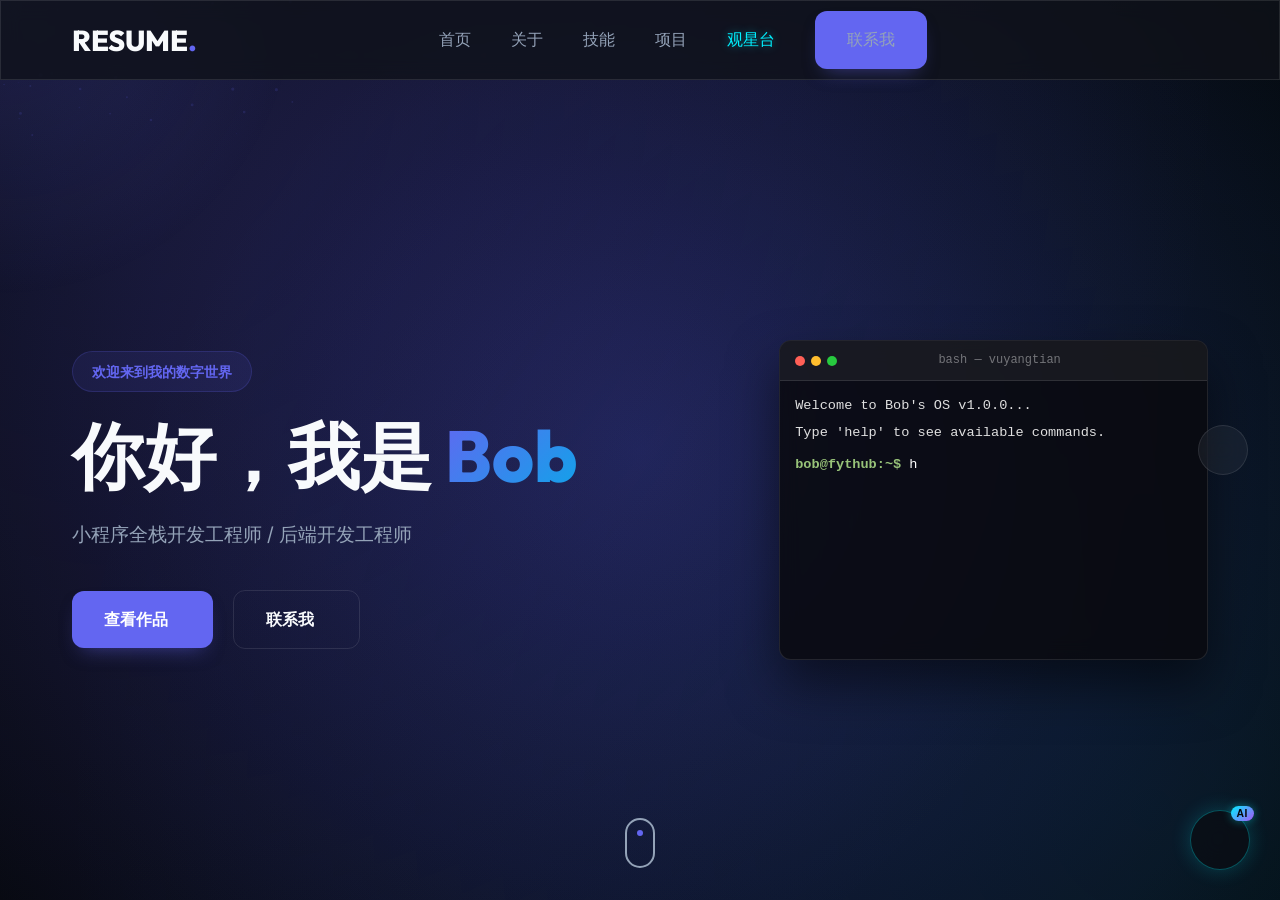
==== commit ae42d74d: "feat: add Cloudflare network auto-diagnosis to home page" ====
--- a/src/main/resources/static/index.html
+++ b/src/main/resources/static/index.html
@@ -51,9 +51,158 @@
 
     <!-- 预留 Favicon -->
     <link rel="icon" href="assets/favicon.ico" type="image/x-icon">
+
+    <!-- 智能 Cloudflare 网络加载自诊断系统 -->
+    <style>
+        .network-diag-banner {
+            position: fixed;
+            top: 24px;
+            left: 50%;
+            transform: translateX(-50%) translateY(-180px);
+            width: 90%;
+            max-width: 580px;
+            background: rgba(10, 15, 26, 0.95);
+            backdrop-filter: blur(12px);
+            -webkit-backdrop-filter: blur(12px);
+            border: 1px solid rgba(14, 165, 233, 0.4);
+            box-shadow: 0 0 25px rgba(14, 165, 233, 0.25), inset 0 0 15px rgba(14, 165, 233, 0.05);
+            border-radius: 12px;
+            padding: 20px 24px;
+            z-index: 999999;
+            transition: transform 0.6s cubic-bezier(0.16, 1, 0.3, 1), opacity 0.6s ease;
+            opacity: 0;
+            color: #f8fafc;
+            font-family: 'Outfit', 'Inter', system-ui, -apple-system, sans-serif;
+            pointer-events: auto;
+        }
+        .network-diag-banner.show {
+            transform: translateX(-50%) translateY(0);
+            opacity: 1;
+        }
+        .diag-header {
+            display: flex;
+            align-items: center;
+            gap: 10px;
+            margin-bottom: 8px;
+            border-bottom: 1px solid rgba(255, 255, 255, 0.08);
+            padding-bottom: 8px;
+        }
+        .diag-title {
+            font-weight: 800;
+            font-size: 0.95rem;
+            letter-spacing: 1px;
+            text-transform: uppercase;
+            color: #0ea5e9;
+            text-shadow: 0 0 10px rgba(14, 165, 233, 0.3);
+        }
+        .diag-pulse-dot {
+            width: 8px;
+            height: 8px;
+            background-color: #f43f5e;
+            border-radius: 50%;
+            box-shadow: 0 0 10px #f43f5e;
+            animation: diag-pulse 1.5s infinite;
+        }
+        @keyframes diag-pulse {
+            0% { transform: scale(0.9); opacity: 0.6; }
+            50% { transform: scale(1.2); opacity: 1; box-shadow: 0 0 14px #f43f5e; }
+            100% { transform: scale(0.9); opacity: 0.6; }
+        }
+        .diag-body {
+            font-size: 0.88rem;
+            line-height: 1.6;
+            color: #94a3b8;
+            margin-bottom: 16px;
+        }
+        .diag-body strong {
+            color: #f8fafc;
+        }
+        .diag-actions {
+            display: flex;
+            justify-content: flex-end;
+            gap: 12px;
+        }
+        .diag-btn {
+            background: transparent;
+            border: 1px solid rgba(255, 255, 255, 0.15);
+            color: #f8fafc;
+            padding: 8px 16px;
+            border-radius: 6px;
+            cursor: pointer;
+            font-size: 0.8rem;
+            font-weight: 600;
+            transition: all 0.3s ease;
+            text-transform: uppercase;
+            letter-spacing: 0.5px;
+        }
+        .diag-btn:hover {
+            background: rgba(255, 255, 255, 0.05);
+            border-color: rgba(255, 255, 255, 0.3);
+        }
+        .diag-btn.primary {
+            background: #0ea5e9;
+            border-color: #0ea5e9;
+            color: #05070a;
+            box-shadow: 0 0 10px rgba(14, 165, 233, 0.2);
+        }
+        .diag-btn.primary:hover {
+            background: #38bdf8;
+            border-color: #38bdf8;
+            box-shadow: 0 0 15px rgba(14, 165, 233, 0.4);
+        }
+    </style>
+    <script>
+        window.startTime = Date.now();
+        window.isMainScriptLoaded = false;
+        
+        // 开启 6.5 秒看门狗定时器。如果页面核心逻辑在 6.5 秒内未加载完，则展示诊断横幅
+        window.networkWatchdog = setTimeout(function() {
+            if (!window.isMainScriptLoaded) {
+                var banner = document.getElementById('network-diagnosis-banner');
+                if (banner) {
+                    banner.classList.add('show');
+                }
+            }
+        }, 6500);
+
+        // 主逻辑加载成功时的清理函数
+        window.clearNetworkWatchdog = function() {
+            window.isMainScriptLoaded = true;
+            if (window.networkWatchdog) {
+                clearTimeout(window.networkWatchdog);
+            }
+            var banner = document.getElementById('network-diagnosis-banner');
+            if (banner) {
+                banner.classList.remove('show');
+                // 延迟移除，保证滑出过渡动画自然播放
+                setTimeout(function() {
+                    if (banner.parentNode) {
+                        banner.parentNode.removeChild(banner);
+                    }
+                }, 600);
+            }
+        };
+    </script>
 </head>
 
 <body>
+    <!-- 智能 Cloudflare 网络加载自诊断横幅 -->
+    <div id="network-diagnosis-banner" class="network-diag-banner">
+        <div class="diag-header">
+            <div class="diag-pulse-dot"></div>
+            <div class="diag-title">SYSTEM LATENCY WARNING // 系统加载缓慢诊断</div>
+        </div>
+        <div class="diag-body">
+            检测到当前网络连接建立缓慢（Cloudflare 免费节点丢包或延迟较高）。本站托管于全球分发平台，由于国内高峰期路由拥堵或运营商 QoS 策略限制，直连访问可能会出现加载挂起。
+            <br><br>
+            🚀 <strong>自修复方案</strong>：如果您拥有代理工具（梯子），建议<strong>开启代理（如选择香港/新加坡/日本节点）并刷新本页</strong>，即可获得极致秒开体验。
+        </div>
+        <div class="diag-actions">
+            <button onclick="window.clearNetworkWatchdog()" class="diag-btn">继续等待</button>
+            <button onclick="location.reload()" class="diag-btn primary">刷新页面</button>
+        </div>
+    </div>
+
     <!-- 成就系统容器 -->
     <div id="achievement-container"></div>
     <!-- 鼠标跟随光效 -->
--- a/src/main/resources/static/css/style.css
+++ b/src/main/resources/static/css/style.css
@@ -2921,8 +2921,30 @@
         border-top-left-radius: 20px;
         border-top-right-radius: 20px;
         border-bottom-left-radius: 0;
-        height: 300px; /* 锁定高度，让 cover 图片在里面完美展示 */
+        height: auto; /* 放弃固定高度，改为高度自适应 */
+        min-height: 380px; /* 大图未就绪时的保底占位高度，确保 Loader 完美居中不塌陷 */
         display: flex; /* 确保 display */
+        align-items: center;
+        justify-content: center;
+        flex: none; /* 彻底阻止 flex 压缩导致的图片高度塌陷 */
+    }
+
+    .project-detail-img-wrapper {
+        width: 100%;
+        height: auto; /* 覆盖桌面端的 100% 高度，由图片自适应撑开 */
+        flex-grow: 0; /* 移除 flex 自动拉伸 */
+        display: block; /* 采用块级流式排版，避免 flex 居中拉伸 */
+    }
+
+    .project-detail-img-wrapper img {
+        width: 100%;
+        height: auto !important; /* 强制高度自适应，按物理长宽比展现 */
+        object-fit: fill; /* 完全显示整张图片不裁剪 */
+    }
+
+    .project-detail-img-wrapper img.loading {
+        opacity: 0 !important;
+        height: 0 !important; /* 加载时高度归零，防止 base64 占位图撑起高度，此时由 min-height 锁定 Loader 区域 */
     }
 
     .project-detail-right {
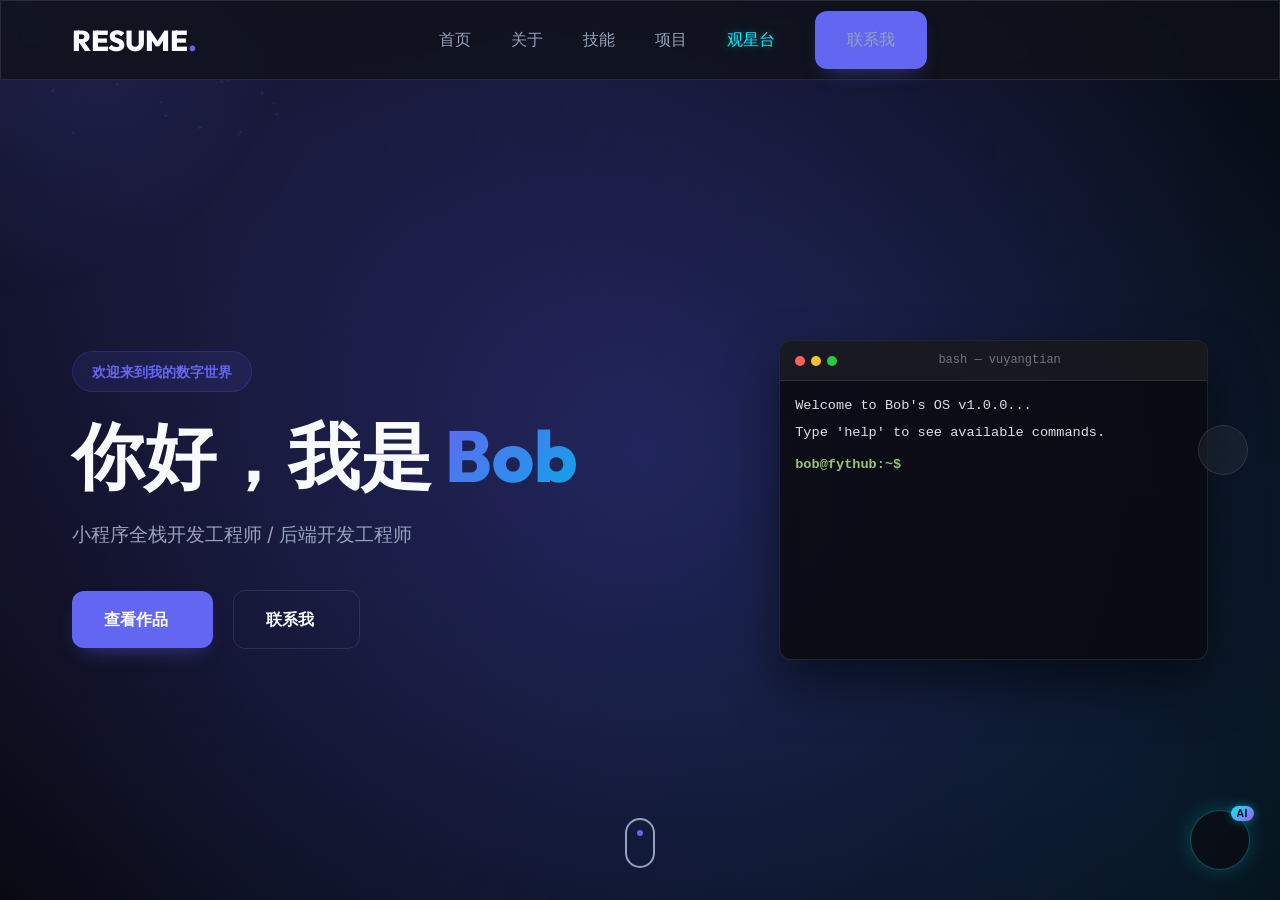
==== commit 67577207: "debug: add verbose logging to watchdog script" ====
--- a/src/main/resources/static/index.html
+++ b/src/main/resources/static/index.html
@@ -154,30 +154,42 @@
     <script>
         window.startTime = Date.now();
         window.isMainScriptLoaded = false;
+        console.log("[Watchdog] Initialized at", window.startTime);
         
         // 开启 6.5 秒看门狗定时器。如果页面核心逻辑在 6.5 秒内未加载完，则展示诊断横幅
         window.networkWatchdog = setTimeout(function() {
+            var timePassed = Date.now() - window.startTime;
+            console.log("[Watchdog] 6.5s timer fired after " + timePassed + "ms. isMainScriptLoaded:", window.isMainScriptLoaded);
             if (!window.isMainScriptLoaded) {
                 var banner = document.getElementById('network-diagnosis-banner');
+                console.log("[Watchdog] Banner element found:", banner);
                 if (banner) {
                     banner.classList.add('show');
+                    console.log("[Watchdog] Banner class 'show' added successfully.");
+                } else {
+                    console.error("[Watchdog] Banner element is NULL at 6.5s! DOM not ready?");
                 }
             }
         }, 6500);
 
         // 主逻辑加载成功时的清理函数
         window.clearNetworkWatchdog = function() {
+            var timePassed = Date.now() - window.startTime;
+            console.log("[Watchdog] clearNetworkWatchdog called at " + timePassed + "ms. isMainScriptLoaded was:", window.isMainScriptLoaded);
             window.isMainScriptLoaded = true;
             if (window.networkWatchdog) {
                 clearTimeout(window.networkWatchdog);
+                console.log("[Watchdog] Timer cleared.");
             }
             var banner = document.getElementById('network-diagnosis-banner');
             if (banner) {
                 banner.classList.remove('show');
+                console.log("[Watchdog] Banner class 'show' removed.");
                 // 延迟移除，保证滑出过渡动画自然播放
                 setTimeout(function() {
                     if (banner.parentNode) {
                         banner.parentNode.removeChild(banner);
+                        console.log("[Watchdog] Banner DOM removed.");
                     }
                 }, 600);
             }
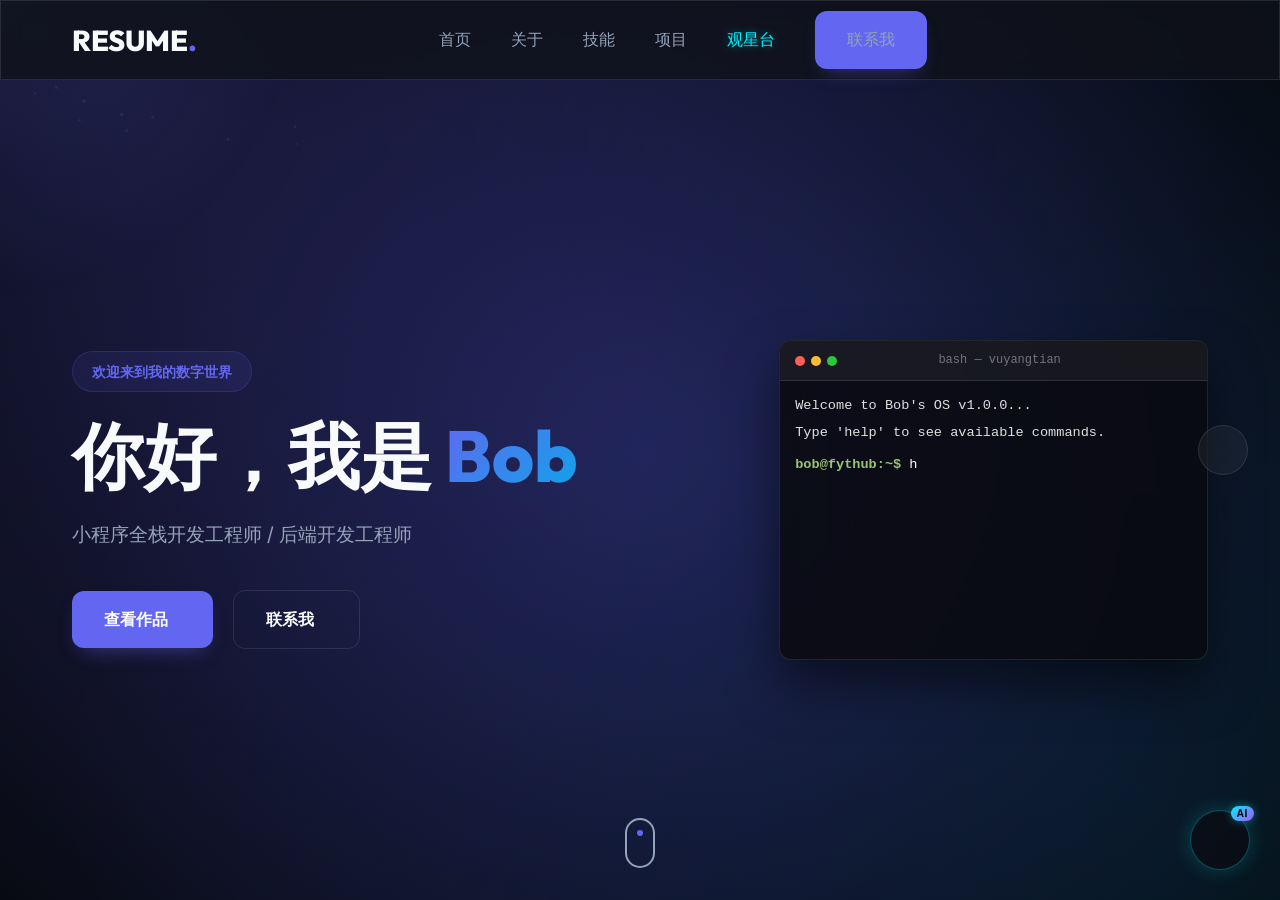
==== commit fb49e50a: "tune: extend latency watchdog timer to 10 seconds" ====
--- a/src/main/resources/static/index.html
+++ b/src/main/resources/static/index.html
@@ -156,10 +156,10 @@
         window.isMainScriptLoaded = false;
         console.log("[Watchdog] Initialized at", window.startTime);
         
-        // 开启 6.5 秒看门狗定时器。如果页面核心逻辑在 6.5 秒内未加载完，则展示诊断横幅
+        // 开启 10 秒看门狗定时器。如果页面核心逻辑在 10 秒内未加载完，则展示诊断横幅
         window.networkWatchdog = setTimeout(function() {
             var timePassed = Date.now() - window.startTime;
-            console.log("[Watchdog] 6.5s timer fired after " + timePassed + "ms. isMainScriptLoaded:", window.isMainScriptLoaded);
+            console.log("[Watchdog] 10s timer fired after " + timePassed + "ms. isMainScriptLoaded:", window.isMainScriptLoaded);
             if (!window.isMainScriptLoaded) {
                 var banner = document.getElementById('network-diagnosis-banner');
                 console.log("[Watchdog] Banner element found:", banner);
@@ -167,10 +167,10 @@
                     banner.classList.add('show');
                     console.log("[Watchdog] Banner class 'show' added successfully.");
                 } else {
-                    console.error("[Watchdog] Banner element is NULL at 6.5s! DOM not ready?");
+                    console.error("[Watchdog] Banner element is NULL at 10s! DOM not ready?");
                 }
             }
-        }, 6500);
+        }, 10000);
 
         // 主逻辑加载成功时的清理函数
         window.clearNetworkWatchdog = function() {
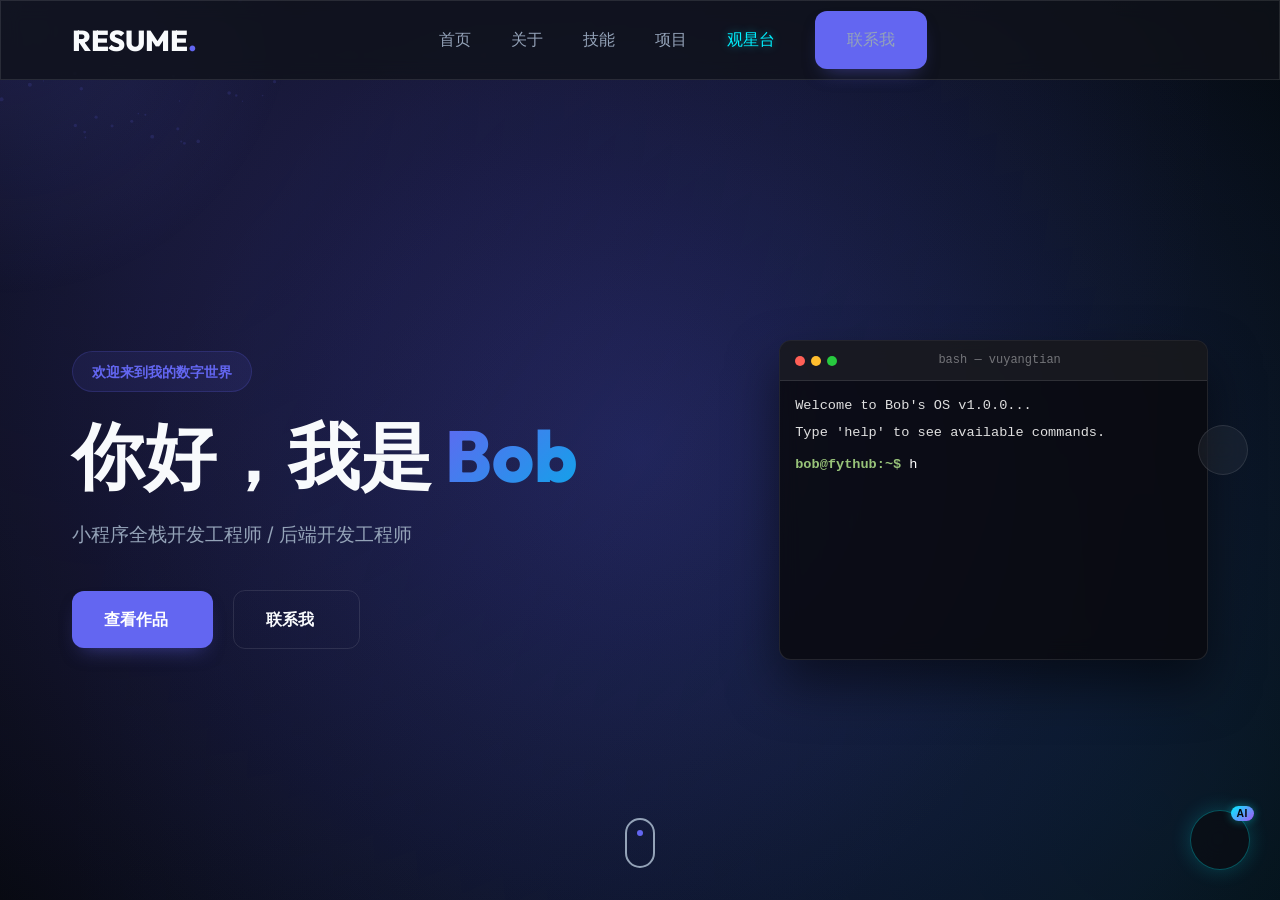
==== commit 76a5df5d: "ux: keep network banner visible once popped until manual dismissal" ====
--- a/src/main/resources/static/index.html
+++ b/src/main/resources/static/index.html
@@ -172,6 +172,21 @@
             }
         }, 10000);
 
+        // 专门供用户手动关闭 Banner 的函数
+        window.closeNetworkBanner = function() {
+            var banner = document.getElementById('network-diagnosis-banner');
+            if (banner) {
+                banner.classList.remove('show');
+                console.log("[Watchdog] Banner closed manually by user.");
+                setTimeout(function() {
+                    if (banner.parentNode) {
+                        banner.parentNode.removeChild(banner);
+                        console.log("[Watchdog] Banner DOM removed after manual close.");
+                    }
+                }, 600);
+            }
+        };
+
         // 主逻辑加载成功时的清理函数
         window.clearNetworkWatchdog = function() {
             var timePassed = Date.now() - window.startTime;
@@ -183,15 +198,16 @@
             }
             var banner = document.getElementById('network-diagnosis-banner');
             if (banner) {
-                banner.classList.remove('show');
-                console.log("[Watchdog] Banner class 'show' removed.");
-                // 延迟移除，保证滑出过渡动画自然播放
-                setTimeout(function() {
+                // 如果此时横幅还没有显示（说明在 10s 内秒开了），我们直接静默销毁它，用户无感
+                if (!banner.classList.contains('show')) {
                     if (banner.parentNode) {
                         banner.parentNode.removeChild(banner);
-                        console.log("[Watchdog] Banner DOM removed.");
+                        console.log("[Watchdog] Banner destroyed silently (loaded within 10s).");
                     }
-                }, 600);
+                } else {
+                    // 如果此时横幅已经显示在界面上了，我们不做任何干涉，保留它让用户看清楚并手动关闭
+                    console.log("[Watchdog] Banner is already showing, keep it on screen for user reading.");
+                }
             }
         };
     </script>
@@ -210,7 +226,7 @@
             🚀 <strong>自修复方案</strong>：如果您拥有代理工具（梯子），建议<strong>开启代理（如选择香港/新加坡/日本节点）并刷新本页</strong>，即可获得极致秒开体验。
         </div>
         <div class="diag-actions">
-            <button onclick="window.clearNetworkWatchdog()" class="diag-btn">继续等待</button>
+            <button onclick="window.closeNetworkBanner()" class="diag-btn">继续等待</button>
             <button onclick="location.reload()" class="diag-btn primary">刷新页面</button>
         </div>
     </div>
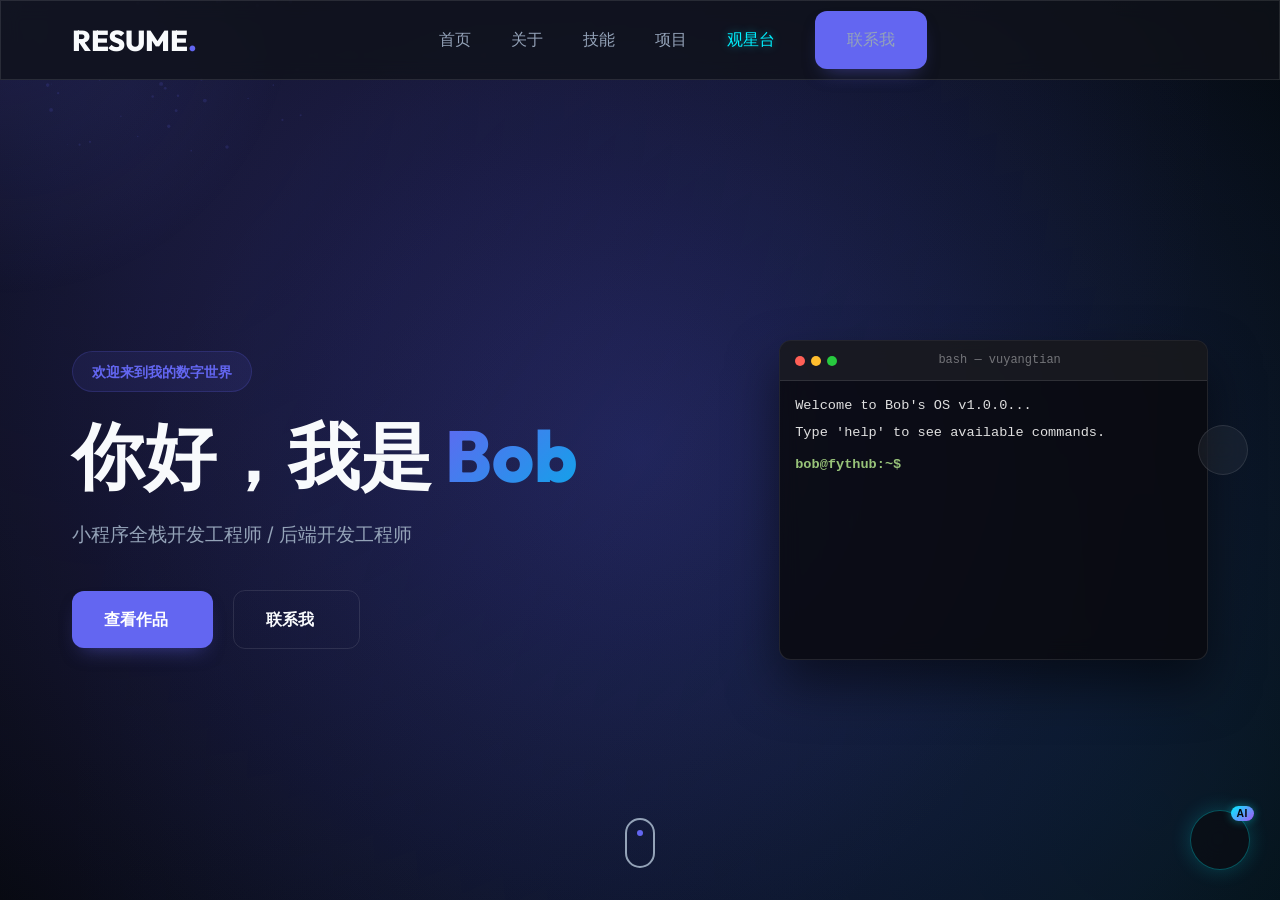
==== commit f71c6362: "perf: migrate heavy resource prefetching to skills-section scroll trigger" ====
--- a/src/main/resources/static/index.html
+++ b/src/main/resources/static/index.html
@@ -29,25 +29,6 @@
 
     <!-- 核心样式 -->
     <link rel="stylesheet" href="css/style.css">
-
-    <!-- 智能静默预加载 Showcase 页面 3D 地球的 CDN 贴图，利用 prefetch 机制避免 preload 几秒内不使用的警告，实现极速秒开 -->
-    <link rel="prefetch" href="https://unpkg.com/three-globe/example/img/earth-blue-marble.jpg" crossorigin="anonymous">
-    <!-- 智能静默预加载主屏 3D 地球所需的 3D 物理引擎 Three.js (0.160.0 高饱和色彩版) -->
-    <link rel="prefetch" href="https://cdn.bootcdn.net/ajax/libs/three.js/0.160.0/three.min.js">
-    <!-- 智能静默预加载芯片实验室所需的 0.128.0 CDN 依赖，确保进入芯片页面时无延迟秒开 -->
-    <link rel="prefetch" href="https://cdn.bootcdn.net/ajax/libs/three.js/r128/three.min.js">
-    <link rel="prefetch" href="https://cdn.jsdmirror.com/npm/three@0.128.0/examples/js/loaders/GLTFLoader.js">
-    <link rel="prefetch" href="https://cdn.jsdmirror.com/npm/three@0.128.0/examples/js/controls/OrbitControls.js">
-    <!-- 智能静默预加载 18MB 巨无霸芯片模型数据，实现芯片实验室跳转秒开 -->
-    <link rel="prefetch" href="js/model_data.js" as="script">
-    <!-- 智能静默预加载游戏音频 BGM 与核心特效音轨，保障音画零延迟同步 -->
-    <link rel="prefetch" href="assets/bgm.mp3" as="audio">
-    <link rel="prefetch" href="assets/audio/v1.mp3" as="audio">
-    <!-- 智能静默预加载芯片实验室的演示视频，防止滑动至视频区域时出现短暂黑屏 -->
-    <link rel="prefetch" href="assets/video/guanwangyans.mp4" as="video">
-    <!-- 智能静默预加载项目详情大图，消除点击详情弹窗时的渲染卡顿 -->
-    <link rel="prefetch" href="img/larou_demo.png" as="image">
-    <link rel="prefetch" href="img/meishi_demo.png" as="image">
 
     <!-- 预留 Favicon -->
     <link rel="icon" href="assets/favicon.ico" type="image/x-icon">
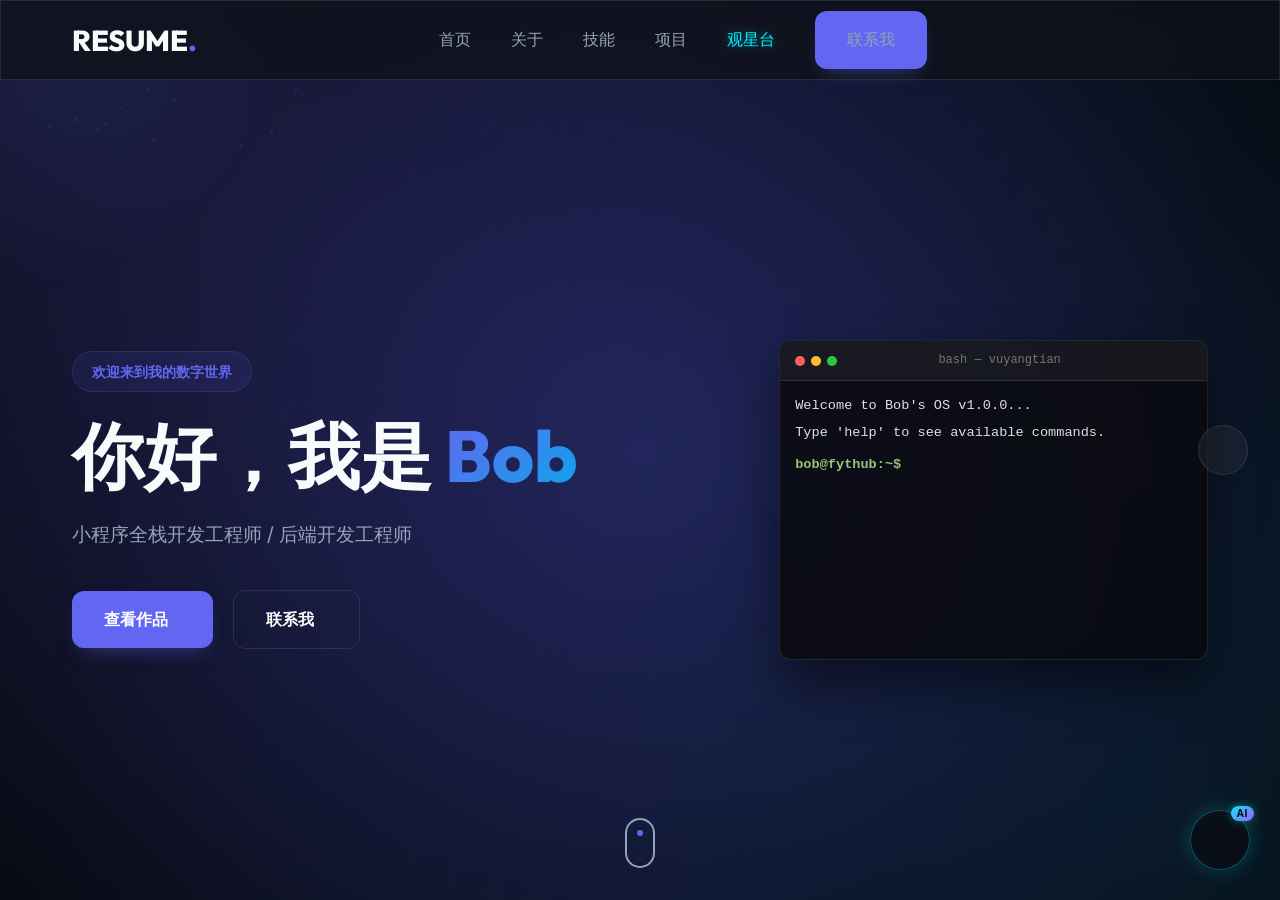
==== commit 5165a9ed: "fix: refactor network latency warning to dynamically create banner to decouple from DOMContentLoaded" ====
--- a/src/main/resources/static/index.html
+++ b/src/main/resources/static/index.html
@@ -137,18 +137,43 @@
         window.isMainScriptLoaded = false;
         console.log("[Watchdog] Initialized at", window.startTime);
         
-        // 开启 10 秒看门狗定时器。如果页面核心逻辑在 10 秒内未加载完，则展示诊断横幅
+        // 开启 10 秒看门狗定时器。如果页面核心逻辑在 10 秒内未加载完，则直接动态创建并展示诊断横幅
         window.networkWatchdog = setTimeout(function() {
             var timePassed = Date.now() - window.startTime;
             console.log("[Watchdog] 10s timer fired after " + timePassed + "ms. isMainScriptLoaded:", window.isMainScriptLoaded);
             if (!window.isMainScriptLoaded) {
                 var banner = document.getElementById('network-diagnosis-banner');
-                console.log("[Watchdog] Banner element found:", banner);
+                if (!banner) {
+                    console.log("[Watchdog] DOM not ready at 10s. Creating banner dynamically...");
+                    banner = document.createElement('div');
+                    banner.id = 'network-diagnosis-banner';
+                    banner.className = 'network-diag-banner';
+                    banner.innerHTML = 
+                        '<div class="diag-header">' +
+                            '<div class="diag-pulse-dot"></div>' +
+                            '<div class="diag-title">SYSTEM LATENCY WARNING // 系统加载缓慢诊断</div>' +
+                        '</div>' +
+                        '<div class="diag-body">' +
+                            '检测到当前网络连接建立缓慢（Cloudflare 免费节点丢包或延迟较高）。本站托管于全球分发平台，由于国内高峰期路由拥堵或运营商 QoS 策略限制，直连访问可能会出现加载挂起。' +
+                            '<br><br>' +
+                            '🚀 <strong>自修复方案</strong>：如果您拥有代理工具（梯子），建议<strong>开启代理（如选择香港/新加坡/日本节点）并刷新本页</strong>，即可获得极致秒开体验。' +
+                        '</div>' +
+                        '<div class="diag-actions">' +
+                            '<button onclick="window.closeNetworkBanner()" class="diag-btn">继续等待</button>' +
+                            '<button onclick="location.reload()" class="diag-btn primary">刷新页面</button>' +
+                        '</div>';
+                    
+                    var targetParent = document.body || document.documentElement;
+                    if (targetParent) {
+                        targetParent.insertBefore(banner, targetParent.firstChild);
+                        console.log("[Watchdog] Dynamic banner appended to DOM.");
+                    }
+                }
+                
                 if (banner) {
+                    banner.offsetHeight; // 强制触发重绘，使 slide 下滑动画生效
                     banner.classList.add('show');
-                    console.log("[Watchdog] Banner class 'show' added successfully.");
-                } else {
-                    console.error("[Watchdog] Banner element is NULL at 10s! DOM not ready?");
+                    console.log("[Watchdog] Banner shown successfully.");
                 }
             }
         }, 10000);
@@ -195,22 +220,6 @@
 </head>
 
 <body>
-    <!-- 智能 Cloudflare 网络加载自诊断横幅 -->
-    <div id="network-diagnosis-banner" class="network-diag-banner">
-        <div class="diag-header">
-            <div class="diag-pulse-dot"></div>
-            <div class="diag-title">SYSTEM LATENCY WARNING // 系统加载缓慢诊断</div>
-        </div>
-        <div class="diag-body">
-            检测到当前网络连接建立缓慢（Cloudflare 免费节点丢包或延迟较高）。本站托管于全球分发平台，由于国内高峰期路由拥堵或运营商 QoS 策略限制，直连访问可能会出现加载挂起。
-            <br><br>
-            🚀 <strong>自修复方案</strong>：如果您拥有代理工具（梯子），建议<strong>开启代理（如选择香港/新加坡/日本节点）并刷新本页</strong>，即可获得极致秒开体验。
-        </div>
-        <div class="diag-actions">
-            <button onclick="window.closeNetworkBanner()" class="diag-btn">继续等待</button>
-            <button onclick="location.reload()" class="diag-btn primary">刷新页面</button>
-        </div>
-    </div>
 
     <!-- 成就系统容器 -->
     <div id="achievement-container"></div>
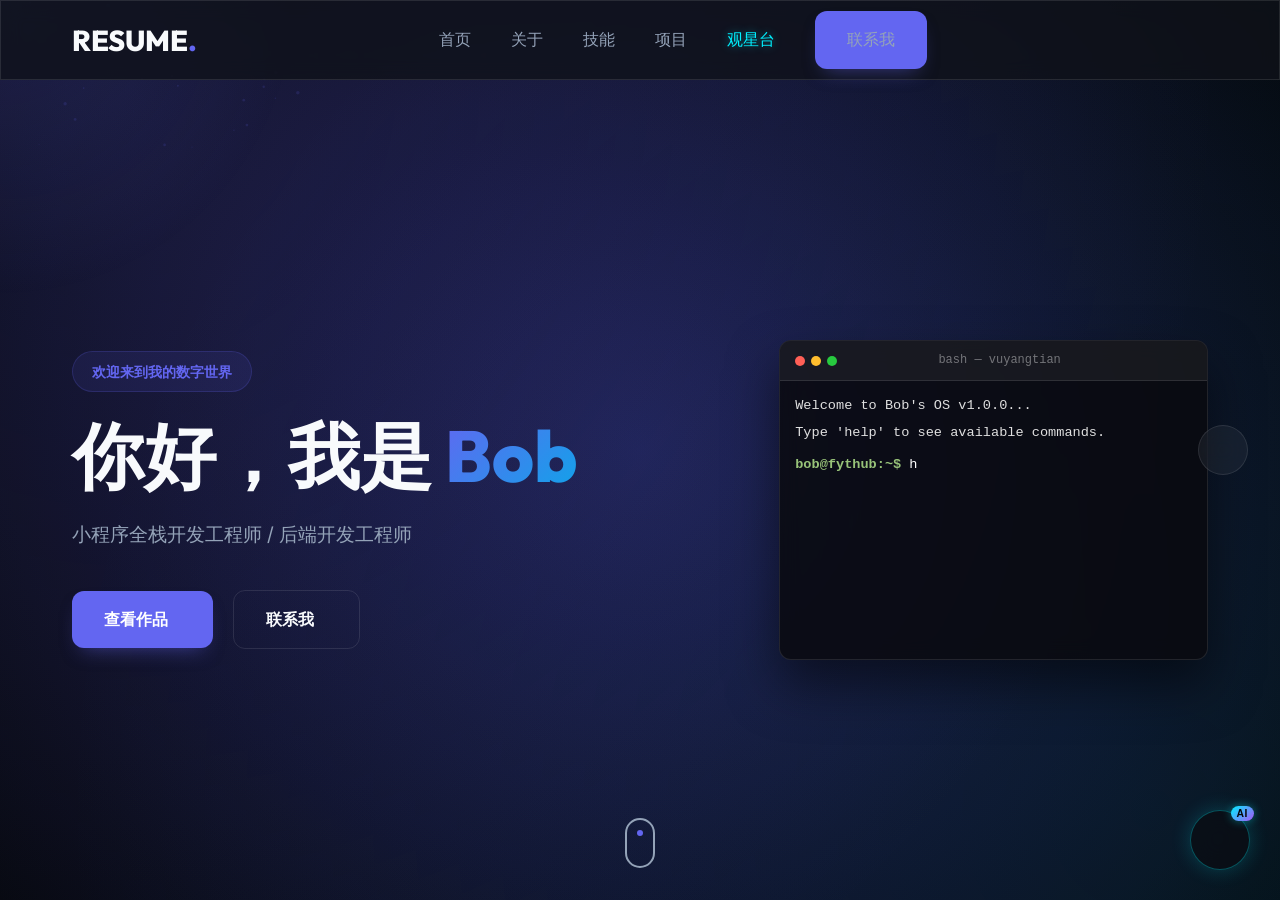
==== commit f8675d8c: "docs: add shift-period entry hint to watchdog diagnosis banner" ====
--- a/src/main/resources/static/index.html
+++ b/src/main/resources/static/index.html
@@ -156,7 +156,7 @@
                         '<div class="diag-body">' +
                             '检测到当前网络连接建立缓慢（Cloudflare 免费节点丢包或延迟较高）。本站托管于全球分发平台，由于国内高峰期路由拥堵或运营商 QoS 策略限制，直连访问可能会出现加载挂起。' +
                             '<br><br>' +
-                            '🚀 <strong>自修复方案</strong>：如果您拥有代理工具（梯子），建议<strong>开启代理（如选择香港/新加坡/日本节点）并刷新本页</strong>，即可获得极致秒开体验。' +
+                            '🚀 <strong>自修复方案</strong>：如果您拥有代理工具（梯子），建议<strong>开启代理（如选择香港/新加坡/日本节点）并刷新本页</strong>；或者您可以选择<strong>尝试换一个时段进入本站</strong>（通常白天与深夜时段国内直连访问更通畅，建议避开晚间网络高峰期）。' +
                         '</div>' +
                         '<div class="diag-actions">' +
                             '<button onclick="window.closeNetworkBanner()" class="diag-btn">继续等待</button>' +
